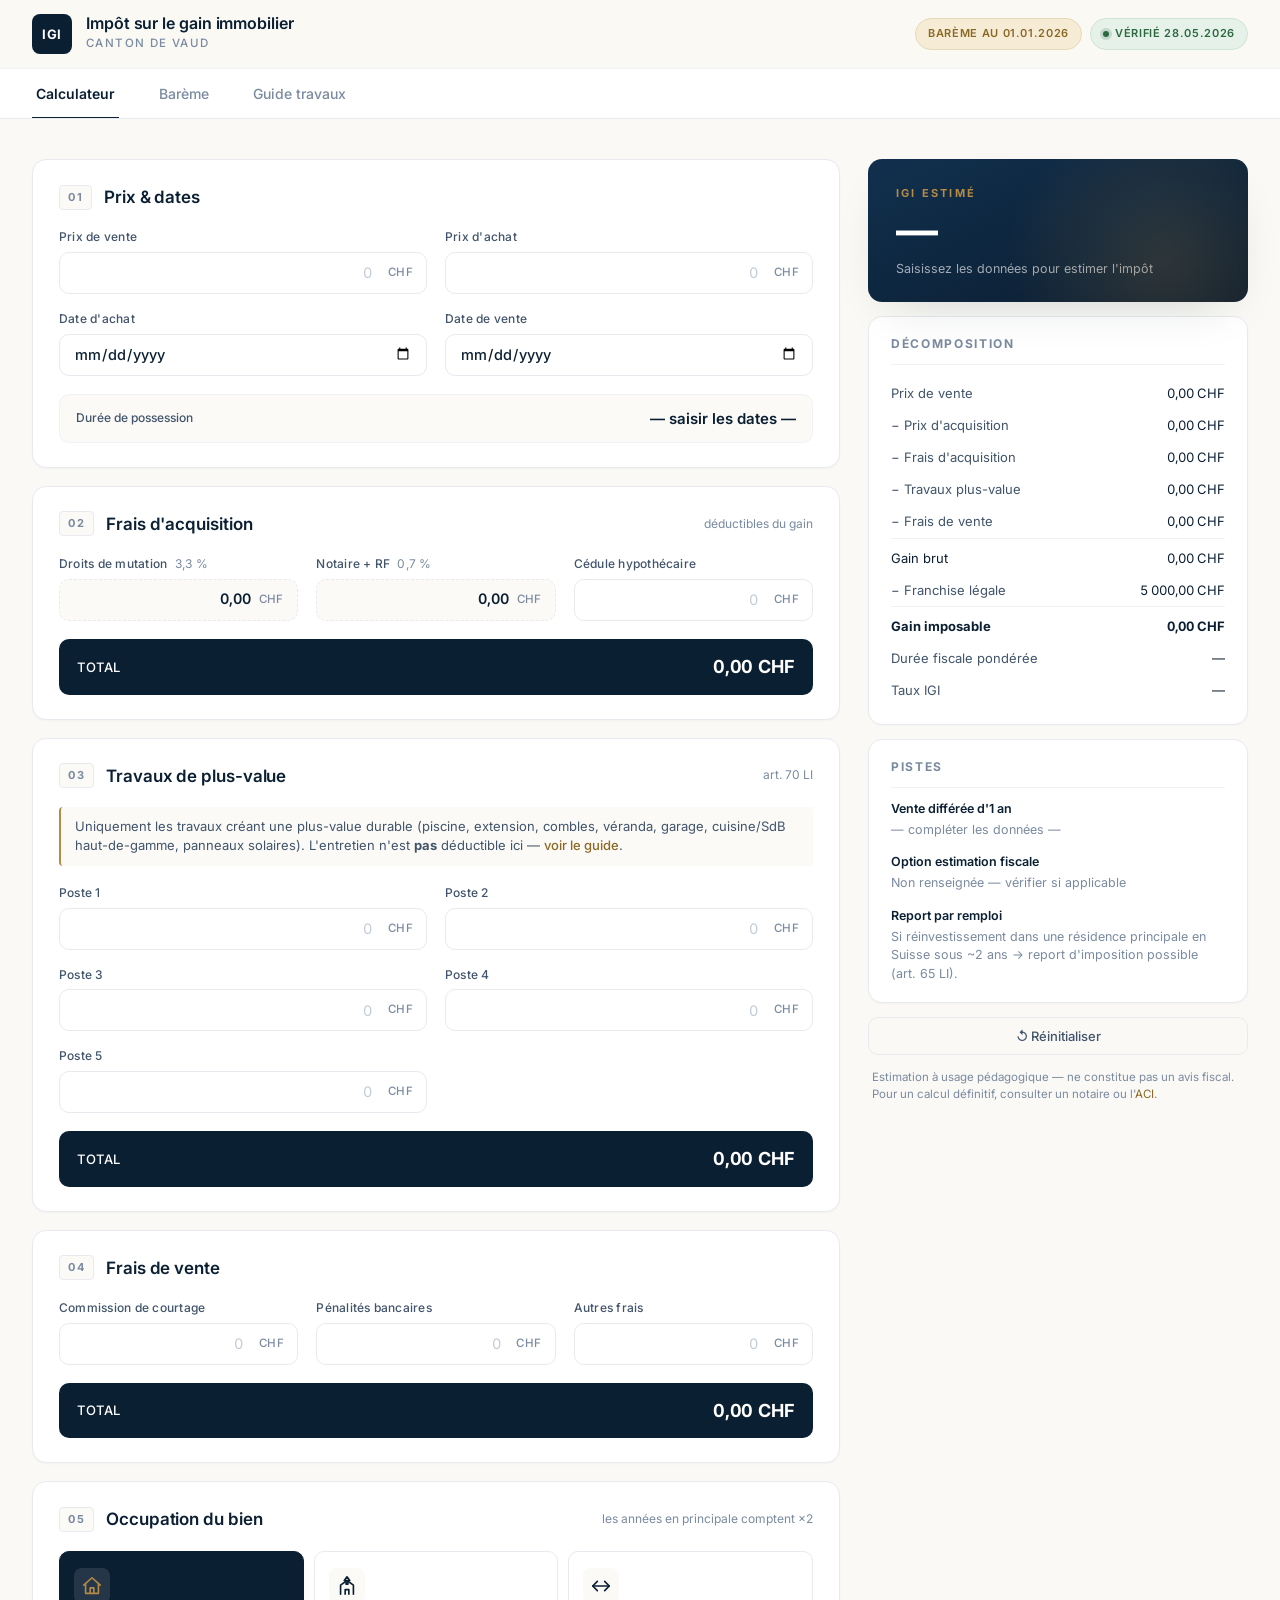
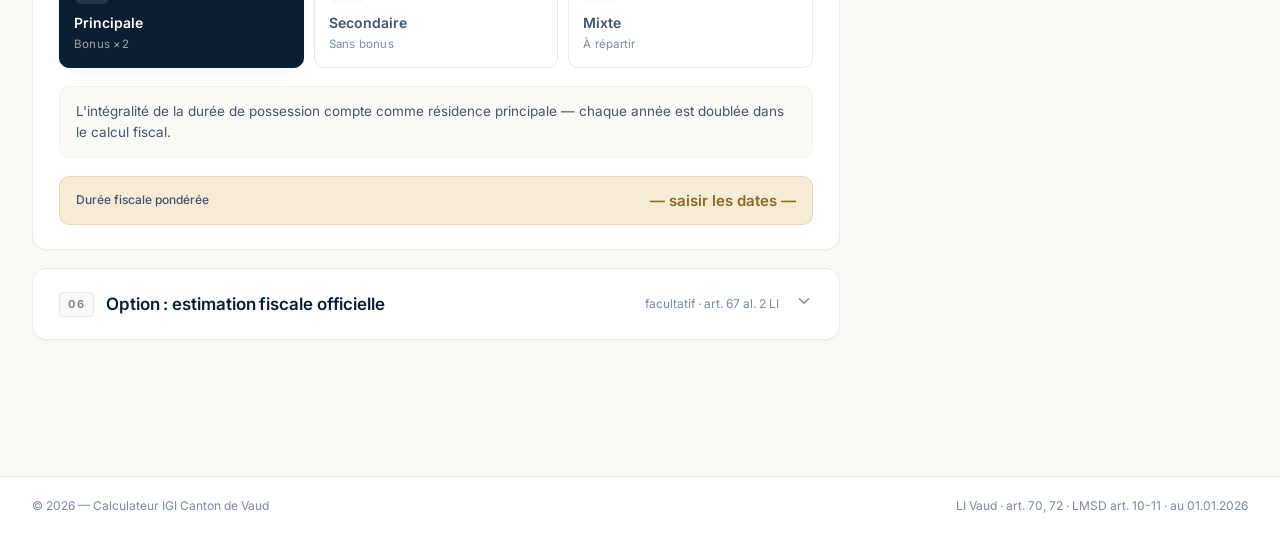
==== index.html @ 3df1d3f1 "Refactor UI: cleaner modern look, occupation slider, last-verified badge - Remove all Sotheby's ment" ====
<!doctype html>
<html lang="fr">
<head>
<meta charset="utf-8" />
<meta name="viewport" content="width=device-width, initial-scale=1, viewport-fit=cover" />
<title>Calculateur IGI Vaud — Impôt sur le gain immobilier</title>
<meta name="description" content="Estimez en temps réel l'impôt sur le gain immobilier (IGI) du Canton de Vaud — barème art. 72 LI, frais déductibles, travaux de plus-value, optimisations." />
<link rel="preconnect" href="https://fonts.googleapis.com" />
<link rel="preconnect" href="https://fonts.gstatic.com" crossorigin />
<link href="https://fonts.googleapis.com/css2?family=Cormorant+Garamond:wght@500;600&family=Inter:wght@300;400;500;600;700;800&display=swap" rel="stylesheet" />
<link rel="stylesheet" href="styles.css" />
</head>
<body>

<header class="site-header">
  <div class="wrap header-wrap">
    <div class="brand">
      <div class="brand-mark" aria-hidden="true">IGI</div>
      <div class="brand-text">
        <div class="brand-line-1">Impôt sur le gain immobilier</div>
        <div class="brand-line-2">Canton de Vaud</div>
      </div>
    </div>
    <div class="header-meta">
      <span class="badge">Barème au 01.01.2026</span>
      <span class="badge-check" id="lastVerifiedBadge" title="Vérification automatique mensuelle des sources officielles">
        <span class="check-dot"></span><span id="lastVerifiedDate">—</span>
      </span>
    </div>
  </div>

  <nav class="tabs" role="tablist" aria-label="Sections">
    <div class="wrap tabs-wrap">
      <button class="tab is-active" role="tab" aria-selected="true" data-tab="calculateur">
        <span class="tab-label">Calculateur</span>
      </button>
      <button class="tab" role="tab" aria-selected="false" data-tab="bareme">
        <span class="tab-label">Barème</span>
      </button>
      <button class="tab" role="tab" aria-selected="false" data-tab="guide">
        <span class="tab-label">Guide travaux</span>
      </button>
    </div>
  </nav>
</header>

<main class="wrap main-content">

  <!-- ====== CALCULATEUR ====== -->
  <section class="panel is-active" id="panel-calculateur" role="tabpanel">

    <div class="layout">
      <!-- ============ FORM ============ -->
      <div class="form-col">

        <!-- 1. Données de base -->
        <section class="card">
          <header class="card-head">
            <span class="card-step">01</span>
            <h2 class="card-title">Prix &amp; dates</h2>
          </header>
          <div class="grid grid-2">
            <label class="field">
              <span class="field-label">Prix de vente</span>
              <div class="input-wrap"><input type="text" inputmode="numeric" data-input="prixVente" placeholder="0" class="num" /><span class="input-suffix">CHF</span></div>
            </label>
            <label class="field">
              <span class="field-label">Prix d'achat</span>
              <div class="input-wrap"><input type="text" inputmode="numeric" data-input="prixAchat" placeholder="0" class="num" /><span class="input-suffix">CHF</span></div>
            </label>
            <label class="field">
              <span class="field-label">Date d'achat</span>
              <input type="date" data-input="dateAchat" />
            </label>
            <label class="field">
              <span class="field-label">Date de vente</span>
              <input type="date" data-input="dateVente" />
            </label>
          </div>
          <div class="pill">
            <span class="pill-label">Durée de possession</span>
            <span class="pill-value" data-out="dureeReelle">— saisir les dates —</span>
          </div>
        </section>

        <!-- 2. Frais d'acquisition -->
        <section class="card">
          <header class="card-head">
            <span class="card-step">02</span>
            <h2 class="card-title">Frais d'acquisition</h2>
            <span class="card-hint">déductibles du gain</span>
          </header>
          <div class="grid grid-3">
            <div class="field auto">
              <span class="field-label">Droits de mutation <em>3,3 %</em></span>
              <div class="readout-inline"><span data-out="droitsMutation">0,00</span><span class="suffix">CHF</span></div>
            </div>
            <div class="field auto">
              <span class="field-label">Notaire + RF <em>0,7 %</em></span>
              <div class="readout-inline"><span data-out="fraisNotaire">0,00</span><span class="suffix">CHF</span></div>
            </div>
            <label class="field">
              <span class="field-label">Cédule hypothécaire</span>
              <div class="input-wrap"><input type="text" inputmode="numeric" data-input="cedule" placeholder="0" class="num" /><span class="input-suffix">CHF</span></div>
            </label>
          </div>
          <div class="card-total">
            <span>Total</span>
            <strong><span data-out="totalAcq">0,00</span> CHF</strong>
          </div>
        </section>

        <!-- 3. Travaux -->
        <section class="card">
          <header class="card-head">
            <span class="card-step">03</span>
            <h2 class="card-title">Travaux de plus-value</h2>
            <span class="card-hint">art. 70 LI</span>
          </header>
          <p class="card-help">Uniquement les travaux créant une plus-value durable (piscine, extension, combles, véranda, garage, cuisine/SdB haut-de-gamme, panneaux solaires). L'entretien n'est <strong>pas</strong> déductible ici — <a href="#" data-goto="guide">voir le guide</a>.</p>
          <div class="grid grid-2">
            <label class="field"><span class="field-label">Poste 1</span><div class="input-wrap"><input type="text" inputmode="numeric" data-input="t1" placeholder="0" class="num" /><span class="input-suffix">CHF</span></div></label>
            <label class="field"><span class="field-label">Poste 2</span><div class="input-wrap"><input type="text" inputmode="numeric" data-input="t2" placeholder="0" class="num" /><span class="input-suffix">CHF</span></div></label>
            <label class="field"><span class="field-label">Poste 3</span><div class="input-wrap"><input type="text" inputmode="numeric" data-input="t3" placeholder="0" class="num" /><span class="input-suffix">CHF</span></div></label>
            <label class="field"><span class="field-label">Poste 4</span><div class="input-wrap"><input type="text" inputmode="numeric" data-input="t4" placeholder="0" class="num" /><span class="input-suffix">CHF</span></div></label>
            <label class="field"><span class="field-label">Poste 5</span><div class="input-wrap"><input type="text" inputmode="numeric" data-input="t5" placeholder="0" class="num" /><span class="input-suffix">CHF</span></div></label>
          </div>
          <div class="card-total">
            <span>Total</span>
            <strong><span data-out="totalTravaux">0,00</span> CHF</strong>
          </div>
        </section>

        <!-- 4. Frais de vente -->
        <section class="card">
          <header class="card-head">
            <span class="card-step">04</span>
            <h2 class="card-title">Frais de vente</h2>
          </header>
          <div class="grid grid-3">
            <label class="field"><span class="field-label">Commission de courtage</span><div class="input-wrap"><input type="text" inputmode="numeric" data-input="courtage" placeholder="0" class="num" /><span class="input-suffix">CHF</span></div></label>
            <label class="field"><span class="field-label">Pénalités bancaires</span><div class="input-wrap"><input type="text" inputmode="numeric" data-input="penalites" placeholder="0" class="num" /><span class="input-suffix">CHF</span></div></label>
            <label class="field"><span class="field-label">Autres frais</span><div class="input-wrap"><input type="text" inputmode="numeric" data-input="autresVente" placeholder="0" class="num" /><span class="input-suffix">CHF</span></div></label>
          </div>
          <div class="card-total">
            <span>Total</span>
            <strong><span data-out="totalVente">0,00</span> CHF</strong>
          </div>
        </section>

        <!-- 5. Occupation -->
        <section class="card">
          <header class="card-head">
            <span class="card-step">05</span>
            <h2 class="card-title">Occupation du bien</h2>
            <span class="card-hint">les années en principale comptent ×2</span>
          </header>

          <div class="occ-choice" role="radiogroup" aria-label="Type d'occupation">
            <button type="button" class="occ-btn is-active" data-occ="1">
              <span class="occ-icon" aria-hidden="true">
                <svg viewBox="0 0 24 24" width="22" height="22" fill="none" stroke="currentColor" stroke-width="1.8" stroke-linecap="round" stroke-linejoin="round"><path d="M3 11l9-8 9 8"/><path d="M5 10v10h14V10"/><path d="M10 20v-6h4v6"/></svg>
              </span>
              <span class="occ-name">Principale</span>
              <span class="occ-meta">Bonus ×2</span>
            </button>
            <button type="button" class="occ-btn" data-occ="2">
              <span class="occ-icon" aria-hidden="true">
                <svg viewBox="0 0 24 24" width="22" height="22" fill="none" stroke="currentColor" stroke-width="1.8" stroke-linecap="round" stroke-linejoin="round"><path d="M12 2l3 4h-2v4h-2V6H9z"/><path d="M5 21V11l7-5 7 5v10"/><path d="M10 21v-5h4v5"/></svg>
              </span>
              <span class="occ-name">Secondaire</span>
              <span class="occ-meta">Sans bonus</span>
            </button>
            <button type="button" class="occ-btn" data-occ="3">
              <span class="occ-icon" aria-hidden="true">
                <svg viewBox="0 0 24 24" width="22" height="22" fill="none" stroke="currentColor" stroke-width="1.8" stroke-linecap="round" stroke-linejoin="round"><path d="M3 12h18"/><path d="M16 7l5 5-5 5"/><path d="M8 17l-5-5 5-5"/></svg>
              </span>
              <span class="occ-name">Mixte</span>
              <span class="occ-meta">À répartir</span>
            </button>
          </div>

          <!-- Détail dynamique selon le mode -->
          <div class="occ-detail" data-occ-state="1">
            <p class="occ-explain">L'intégralité de la durée de possession compte comme résidence principale — chaque année est doublée dans le calcul fiscal.</p>
          </div>

          <div class="occ-detail" data-occ-state="2" hidden>
            <p class="occ-explain">Aucun bonus de résidence principale appliqué. La durée fiscale égale la durée réelle.</p>
          </div>

          <div class="occ-detail" data-occ-state="3" hidden>
            <div class="slider-block" id="mixSlider">
              <div class="slider-prompt">
                Sur vos <strong data-out="totalYearsLabel">— ans</strong>, combien en résidence principale ?
              </div>
              <div class="slider-track-wrap">
                <input type="range" min="0" max="99" value="0" step="1" data-input="ansPrincipaleSlider" id="ansSlider" />
              </div>
              <div class="slider-readout">
                <div class="slider-leg principale"><span class="leg-num" data-out="legPrincipale">0</span><span class="leg-lbl">en principale (×2)</span></div>
                <div class="slider-leg secondaire"><span class="leg-num" data-out="legSecondaire">0</span><span class="leg-lbl">en secondaire</span></div>
              </div>
            </div>
          </div>

          <div class="pill highlight">
            <span class="pill-label">Durée fiscale pondérée</span>
            <span class="pill-value" data-out="dureePonderee">— saisir les dates —</span>
          </div>
        </section>

        <!-- 6. Option estimation fiscale (repliable) -->
        <details class="card collapsible">
          <summary class="card-head">
            <span class="card-step">06</span>
            <h2 class="card-title">Option : estimation fiscale officielle</h2>
            <span class="card-hint">facultatif · art. 67 al. 2 LI</span>
            <span class="chev" aria-hidden="true">
              <svg viewBox="0 0 24 24" width="18" height="18" fill="none" stroke="currentColor" stroke-width="2" stroke-linecap="round" stroke-linejoin="round"><path d="M6 9l6 6 6-6"/></svg>
            </span>
          </summary>
          <p class="card-help">Si l'estimation fiscale officielle a été notifiée <strong>après</strong> votre achat et est en vigueur depuis <strong>≥ 10 ans</strong>, et qu'elle dépasse votre prix d'achat, elle s'y substitue.</p>
          <div class="grid grid-2">
            <label class="field">
              <span class="field-label">Valeur de l'estimation</span>
              <div class="input-wrap"><input type="text" inputmode="numeric" data-input="estimFiscale" placeholder="0" class="num" /><span class="input-suffix">CHF</span></div>
            </label>
            <label class="field">
              <span class="field-label">Date de notification</span>
              <input type="date" data-input="dateEstim" />
            </label>
          </div>
          <div class="pill-row">
            <div class="pill"><span class="pill-label">Éligibilité</span><span class="pill-value" data-out="eligEstim">Non applicable</span></div>
            <div class="pill highlight"><span class="pill-label">Prix d'acquisition retenu</span><span class="pill-value"><span data-out="prixRetenu">0,00</span> CHF</span></div>
          </div>
        </details>

      </div><!-- /.form-col -->

      <!-- ============ RESULTS ============ -->
      <aside class="result-col">
        <div class="result-sticky">

          <div class="result-hero">
            <div class="result-eyebrow">IGI estimé</div>
            <div class="result-amount"><span data-out="igi">—</span></div>
            <div class="result-foot" data-out="igiSub">Saisissez les données pour estimer l'impôt</div>
          </div>

          <div class="result-card">
            <h3 class="result-title">Décomposition</h3>
            <table class="kv">
              <tbody>
                <tr><td>Prix de vente</td><td class="num"><span data-out="kvVente">0,00</span> CHF</td></tr>
                <tr><td>− Prix d'acquisition</td><td class="num"><span data-out="kvAcq">0,00</span> CHF</td></tr>
                <tr><td>− Frais d'acquisition</td><td class="num"><span data-out="kvFraisAcq">0,00</span> CHF</td></tr>
                <tr><td>− Travaux plus-value</td><td class="num"><span data-out="kvTravaux">0,00</span> CHF</td></tr>
                <tr><td>− Frais de vente</td><td class="num"><span data-out="kvFraisVente">0,00</span> CHF</td></tr>
                <tr class="sep"><td>Gain brut</td><td class="num"><span data-out="kvBrut">0,00</span> CHF</td></tr>
                <tr><td>− Franchise légale</td><td class="num">5 000,00 CHF</td></tr>
                <tr class="sep"><td><strong>Gain imposable</strong></td><td class="num"><strong><span data-out="kvNet">0,00</span> CHF</strong></td></tr>
                <tr><td>Durée fiscale pondérée</td><td class="num"><span data-out="kvDuree">—</span></td></tr>
                <tr><td>Taux IGI</td><td class="num"><span data-out="kvTaux">—</span></td></tr>
              </tbody>
            </table>
          </div>

          <div class="result-card tips-card">
            <h3 class="result-title">Pistes</h3>
            <ul class="tips">
              <li><strong>Vente différée d'1 an</strong><div data-out="tipDiffere">— compléter les données —</div></li>
              <li><strong>Option estimation fiscale</strong><div data-out="tipEstim">Non renseignée</div></li>
              <li><strong>Report par remploi</strong><div>Si réinvestissement dans une résidence principale en Suisse sous ~2 ans → report d'imposition possible (art. 65 LI).</div></li>
            </ul>
          </div>

          <button class="reset-btn" type="button" id="resetBtn">↺ Réinitialiser</button>

          <p class="disclaimer">Estimation à usage pédagogique — ne constitue pas un avis fiscal. Pour un calcul définitif, consulter un notaire ou l'<a href="https://www.vd.ch" target="_blank" rel="noopener">ACI</a>.</p>

        </div>
      </aside>

    </div>
  </section>

  <!-- ====== BARÈME ====== -->
  <section class="panel" id="panel-bareme" role="tabpanel" hidden>
    <div class="panel-intro">
      <h1 class="panel-title">Barème IGI</h1>
      <p class="panel-sub">Au 01.01.2026 — art. 72 LI Vaud. Les années d'occupation personnelle prouvée comptent double (art. 72 al. 4 LI).</p>
    </div>

    <div class="bareme-wrap">
      <table class="bareme-table" id="baremeTable">
        <thead>
          <tr><th>Années</th><th>Tranche</th><th>Taux</th></tr>
        </thead>
        <tbody></tbody>
      </table>

      <div class="bareme-side">
        <div class="bareme-chart">
          <div class="chart-title">Décroissance du taux</div>
          <svg viewBox="0 0 600 220" preserveAspectRatio="none" id="rateChart"></svg>
        </div>
        <div class="bareme-source">
          Source : <a href="https://prestations.vd.ch/pub/blv-publication/actes/consolide/642.11" target="_blank" rel="noopener">art. 72 LI Vaud</a> · barème stable depuis 2001.
        </div>
      </div>
    </div>
  </section>

  <!-- ====== GUIDE TRAVAUX ====== -->
  <section class="panel" id="panel-guide" role="tabpanel" hidden>
    <div class="panel-intro">
      <h1 class="panel-title">Travaux : plus-value ou entretien ?</h1>
      <p class="panel-sub">Art. 70 LI Vaud. La frontière est appréciée au cas par cas par l'ACI — conservez factures et photos avant/après.</p>
    </div>

    <div class="guide-toolbar">
      <div class="search-wrap">
        <svg viewBox="0 0 24 24" width="16" height="16" fill="none" stroke="currentColor" stroke-width="2" stroke-linecap="round" stroke-linejoin="round"><circle cx="11" cy="11" r="7"/><path d="M21 21l-4.3-4.3"/></svg>
        <input type="search" id="guideSearch" placeholder="Rechercher (piscine, peinture, toiture…)" />
      </div>
      <div class="filter-chips" role="tablist">
        <button class="chip is-active" data-filter="all">Tout</button>
        <button class="chip" data-filter="yes">Déductible IGI</button>
        <button class="chip" data-filter="no">Non déductible</button>
      </div>
    </div>

    <div class="guide-list-unified" id="guideList"></div>

    <p class="guide-source">
      Si l'ACI a refusé une dépense en entretien (revenu), le solde non admis devient une impense déductible à la revente.
    </p>
  </section>

</main>

<footer class="site-footer">
  <div class="wrap footer-wrap">
    <div>© 2026 — Calculateur IGI Canton de Vaud</div>
    <div class="footer-meta">LI Vaud · art. 70, 72 · LMSD art. 10-11 · au 01.01.2026</div>
  </div>
</footer>

<script src="app.js"></script>
</body>
</html>
---- styles.css ----
/* ============================================================
   IGI Vaud — Calculateur
   Design : clean modern, generous whitespace, navy + warm gold
   ============================================================ */

:root {
  /* palette — kept from previous version */
  --ink:        #0b1f33;
  --ink-soft:   #41546b;
  --muted:      #7a8aa0;
  --line:       #e8eaef;
  --line-soft:  #f1f2f6;
  --bg:         #faf9f5;
  --bg-card:    #ffffff;
  --bg-elev:    #fbfaf6;
  --accent:     #b48a47;
  --accent-dk:  #8b6826;
  --accent-soft:#f6ecd6;
  --blue:       #1f4f8a;
  --blue-soft:  #eaf1f9;
  --green:      #2b6a3f;
  --green-soft: #e6f1ea;
  --red:        #a8331f;
  --red-soft:   #faece8;
  --warn:       #a47214;
  --warn-soft:  #fbf3df;

  /* shadows — lighter than before */
  --shadow-1: 0 1px 2px rgba(11,31,51,.03);
  --shadow-2: 0 6px 22px -8px rgba(11,31,51,.08);
  --shadow-3: 0 20px 50px -22px rgba(11,31,51,.18);

  /* radii */
  --r-sm: 6px;
  --r:    10px;
  --r-lg: 14px;
  --r-xl: 22px;

  /* type */
  --serif: "Cormorant Garamond", Georgia, serif;
  --sans:  "Inter", -apple-system, BlinkMacSystemFont, "Segoe UI", Roboto, Helvetica, Arial, sans-serif;
}

/* ---------- base ---------- */
* { box-sizing: border-box; }
html, body { margin: 0; padding: 0; }
html { scroll-behavior: smooth; }
body {
  font-family: var(--sans);
  font-size: 15px;
  line-height: 1.55;
  color: var(--ink);
  background: var(--bg);
  -webkit-font-smoothing: antialiased;
  -moz-osx-font-smoothing: grayscale;
  text-rendering: optimizeLegibility;
}
a { color: var(--accent-dk); text-decoration: none; border-bottom: 1px solid transparent; transition: border-color .2s; }
a:hover { border-bottom-color: var(--accent); }
em { font-style: normal; color: var(--muted); font-weight: 400; }
button { font-family: inherit; cursor: pointer; }

.wrap {
  width: 100%;
  max-width: 1280px;
  margin: 0 auto;
  padding: 0 32px;
}

/* ---------- header ---------- */
.site-header {
  position: sticky;
  top: 0;
  z-index: 50;
  background: rgba(250,249,245,.92);
  backdrop-filter: saturate(180%) blur(14px);
  -webkit-backdrop-filter: saturate(180%) blur(14px);
  border-bottom: 1px solid var(--line);
}

.header-wrap {
  display: flex;
  align-items: center;
  justify-content: space-between;
  height: 68px;
  gap: 24px;
}

.brand { display: flex; align-items: center; gap: 14px; min-width: 0; }
.brand-mark {
  width: 40px; height: 40px;
  border-radius: 8px;
  background: var(--ink);
  color: #fff;
  display: grid; place-items: center;
  font-family: var(--sans);
  font-weight: 700;
  font-size: 13px;
  letter-spacing: .04em;
  flex-shrink: 0;
}
.brand-text { min-width: 0; }
.brand-line-1 {
  font-weight: 600;
  font-size: 16px;
  line-height: 1.1;
  letter-spacing: -.005em;
  color: var(--ink);
}
.brand-line-2 {
  font-size: 11.5px;
  color: var(--muted);
  letter-spacing: .12em;
  text-transform: uppercase;
  margin-top: 3px;
  font-weight: 500;
}

.header-meta { display: flex; gap: 8px; align-items: center; }
.badge, .badge-check {
  display: inline-flex;
  align-items: center;
  gap: 6px;
  font-size: 11px;
  font-weight: 600;
  padding: 6px 12px;
  border-radius: 999px;
  letter-spacing: .06em;
  text-transform: uppercase;
}
.badge {
  color: var(--accent-dk);
  background: var(--accent-soft);
  border: 1px solid #e7d8b6;
}
.badge-check {
  color: var(--green);
  background: var(--green-soft);
  border: 1px solid #cfe3d7;
  cursor: help;
}
.check-dot {
  width: 6px; height: 6px;
  border-radius: 50%;
  background: var(--green);
  box-shadow: 0 0 0 3px rgba(43,106,63,.18);
}

/* ---------- tabs ---------- */
.tabs {
  border-top: 1px solid var(--line-soft);
  background: #fff;
}
.tabs-wrap {
  display: flex;
  gap: 6px;
  position: relative;
  overflow-x: auto;
  scrollbar-width: none;
}
.tabs-wrap::-webkit-scrollbar { display: none; }

.tab {
  background: transparent;
  border: 0;
  padding: 16px 4px;
  margin-right: 30px;
  color: var(--muted);
  font-size: 14px;
  font-weight: 500;
  position: relative;
  white-space: nowrap;
  transition: color .2s;
}
.tab:hover { color: var(--ink-soft); }
.tab.is-active { color: var(--ink); font-weight: 600; }
.tab::after {
  content: "";
  position: absolute;
  left: 0; right: 0;
  bottom: -1px;
  height: 2px;
  background: var(--ink);
  transform: scaleX(0);
  transform-origin: left;
  transition: transform .3s cubic-bezier(.5,0,.2,1);
}
.tab.is-active::after { transform: scaleX(1); }

/* ---------- main / panels ---------- */
.main-content { padding: 40px 32px 72px; }

.panel { display: none; animation: fadein .35s ease; }
.panel.is-active { display: block; }

@keyframes fadein {
  from { opacity: 0; transform: translateY(4px); }
  to   { opacity: 1; transform: translateY(0); }
}

.panel-intro { margin-bottom: 32px; max-width: 800px; }
.panel-title {
  font-family: var(--sans);
  font-weight: 700;
  font-size: 32px;
  line-height: 1.15;
  letter-spacing: -.02em;
  margin: 0 0 8px;
  color: var(--ink);
}
.panel-sub {
  font-size: 14.5px;
  color: var(--ink-soft);
  margin: 0;
  max-width: 720px;
}

/* ---------- layout ---------- */
.layout {
  display: grid;
  grid-template-columns: 1fr 380px;
  gap: 28px;
  align-items: start;
}
@media (max-width: 1080px) {
  .layout { grid-template-columns: 1fr; }
}

.form-col { display: flex; flex-direction: column; gap: 18px; }

/* ---------- card ---------- */
.card {
  background: var(--bg-card);
  border: 1px solid var(--line);
  border-radius: var(--r-lg);
  padding: 24px 26px;
  box-shadow: var(--shadow-1);
  transition: box-shadow .2s, border-color .2s;
}
.card:hover { border-color: #dde2eb; }

.card-head {
  display: flex;
  align-items: center;
  gap: 12px;
  margin-bottom: 18px;
  flex-wrap: wrap;
}
.card-step {
  font-family: var(--sans);
  font-size: 11px;
  font-weight: 700;
  color: var(--muted);
  letter-spacing: .14em;
  background: var(--bg-elev);
  border: 1px solid var(--line);
  padding: 3px 8px;
  border-radius: 4px;
}
.card-title {
  margin: 0;
  font-size: 17px;
  font-weight: 600;
  letter-spacing: -.005em;
  color: var(--ink);
}
.card-hint {
  font-size: 12px;
  color: var(--muted);
  font-weight: 400;
  margin-left: auto;
}
.card-help {
  font-size: 13px;
  color: var(--ink-soft);
  background: var(--bg-elev);
  border-left: 2px solid var(--accent);
  padding: 10px 14px;
  border-radius: 4px;
  margin: 0 0 18px;
  line-height: 1.5;
}
.card-help a { font-weight: 500; }

/* collapsible (details/summary) */
.card.collapsible { padding: 22px 26px; }
.card.collapsible summary {
  list-style: none;
  cursor: pointer;
  margin-bottom: 0;
  user-select: none;
}
.card.collapsible summary::-webkit-details-marker { display: none; }
.card.collapsible .chev {
  margin-left: 4px;
  color: var(--muted);
  transition: transform .25s;
}
.card.collapsible[open] .chev { transform: rotate(180deg); }
.card.collapsible[open] summary { margin-bottom: 18px; }
.card.collapsible > *:not(summary) { animation: fadein .25s ease; }

/* ---------- grids ---------- */
.grid { display: grid; gap: 16px 18px; }
.grid-2 { grid-template-columns: repeat(2, minmax(0, 1fr)); }
.grid-3 { grid-template-columns: repeat(3, minmax(0, 1fr)); }
@media (max-width: 720px) {
  .grid-2, .grid-3 { grid-template-columns: 1fr; }
}

/* ---------- field ---------- */
.field { display: flex; flex-direction: column; gap: 5px; min-width: 0; }
.field-label {
  font-size: 12px;
  font-weight: 500;
  color: var(--ink-soft);
  letter-spacing: .02em;
}
.field-label em {
  color: var(--muted);
  font-weight: 400;
  margin-left: 4px;
}

input[type="text"],
input[type="number"],
input[type="date"],
input[type="search"] {
  appearance: none;
  -webkit-appearance: none;
  width: 100%;
  height: 42px;
  padding: 0 14px;
  border: 1px solid var(--line);
  border-radius: var(--r);
  background: #fff;
  font-family: var(--sans);
  font-size: 14.5px;
  font-weight: 500;
  color: var(--ink);
  transition: border-color .2s, box-shadow .2s, background .2s;
}
input[type="date"] { color: var(--ink); font-weight: 500; }
input::placeholder { color: #c2cbd7; font-weight: 400; }
input:hover { border-color: #cdd4e0; }
input:focus {
  outline: none;
  border-color: var(--blue);
  box-shadow: 0 0 0 4px rgba(31,79,138,.10);
}
input.num { text-align: right; font-variant-numeric: tabular-nums; padding-right: 54px; }

.input-wrap { position: relative; }
.input-suffix {
  position: absolute;
  right: 14px;
  top: 50%;
  transform: translateY(-50%);
  font-size: 11.5px;
  color: var(--muted);
  font-weight: 500;
  letter-spacing: .04em;
  pointer-events: none;
}

/* readout inline (auto-calculated cell) */
.field.auto .readout-inline {
  height: 42px;
  display: flex;
  align-items: center;
  justify-content: flex-end;
  gap: 8px;
  padding: 0 14px;
  border: 1px dashed var(--line);
  border-radius: var(--r);
  background: var(--bg-elev);
  color: var(--ink);
  font-variant-numeric: tabular-nums;
  font-weight: 600;
  font-size: 14.5px;
}
.readout-inline .suffix {
  font-size: 11.5px;
  color: var(--muted);
  font-weight: 500;
}

/* pill = small inline result */
.pill {
  display: flex;
  align-items: center;
  justify-content: space-between;
  gap: 12px;
  padding: 12px 16px;
  margin-top: 18px;
  background: var(--bg-elev);
  border: 1px solid var(--line-soft);
  border-radius: var(--r);
}
.pill-label {
  font-size: 12px;
  color: var(--ink-soft);
  font-weight: 500;
}
.pill-value {
  font-weight: 600;
  color: var(--ink);
  font-variant-numeric: tabular-nums;
}
.pill.highlight {
  background: var(--accent-soft);
  border-color: #e7d8b6;
}
.pill.highlight .pill-value { color: var(--accent-dk); }
.pill-row {
  display: grid;
  gap: 8px;
  margin-top: 16px;
}

/* totals — minimal */
.card-total {
  display: flex;
  align-items: center;
  justify-content: space-between;
  margin-top: 18px;
  padding: 14px 18px;
  background: var(--ink);
  color: #fff;
  border-radius: var(--r);
  font-size: 13px;
  letter-spacing: .04em;
  text-transform: uppercase;
  font-weight: 500;
}
.card-total strong {
  font-family: var(--sans);
  font-size: 18px;
  font-weight: 700;
  letter-spacing: -.005em;
  text-transform: none;
  font-variant-numeric: tabular-nums;
}

/* ---------- occupation choice (refonte) ---------- */
.occ-choice {
  display: grid;
  grid-template-columns: repeat(3, 1fr);
  gap: 10px;
  margin-bottom: 18px;
}
.occ-btn {
  background: #fff;
  border: 1.5px solid var(--line);
  border-radius: var(--r);
  padding: 16px 14px;
  display: flex;
  flex-direction: column;
  align-items: flex-start;
  gap: 6px;
  transition: all .2s;
  color: var(--ink-soft);
}
.occ-btn:hover { border-color: #cdd4e0; background: var(--bg-elev); color: var(--ink); }
.occ-btn.is-active {
  border-color: var(--ink);
  background: var(--ink);
  color: #fff;
  box-shadow: var(--shadow-2);
}
.occ-icon {
  display: inline-flex;
  width: 36px; height: 36px;
  border-radius: 8px;
  background: var(--bg-elev);
  align-items: center;
  justify-content: center;
  color: var(--ink);
  margin-bottom: 4px;
}
.occ-btn.is-active .occ-icon {
  background: rgba(255,255,255,.10);
  color: var(--accent);
}
.occ-name { font-weight: 600; font-size: 14px; }
.occ-meta { font-size: 11.5px; color: var(--muted); letter-spacing: .02em; }
.occ-btn.is-active .occ-meta { color: rgba(255,255,255,.6); }
@media (max-width: 600px) {
  .occ-choice { grid-template-columns: 1fr; }
}

.occ-detail {
  margin-bottom: 16px;
}
.occ-explain {
  font-size: 13.5px;
  color: var(--ink-soft);
  background: var(--bg-elev);
  border: 1px solid var(--line-soft);
  border-radius: var(--r);
  padding: 14px 16px;
  margin: 0;
  line-height: 1.55;
}

/* ---------- slider mixte ---------- */
.slider-block {
  background: var(--bg-elev);
  border: 1px solid var(--line-soft);
  border-radius: var(--r);
  padding: 18px 18px 16px;
}
.slider-prompt {
  font-size: 13.5px;
  color: var(--ink-soft);
  margin-bottom: 14px;
}
.slider-prompt strong { color: var(--ink); font-weight: 600; }
.slider-track-wrap {
  position: relative;
  height: 32px;
  display: flex;
  align-items: center;
}
input[type="range"] {
  -webkit-appearance: none;
  appearance: none;
  width: 100%;
  height: 8px;
  border-radius: 999px;
  background: transparent;
  cursor: pointer;
}
input[type="range"]::-webkit-slider-runnable-track {
  height: 8px;
  border-radius: 999px;
  background: linear-gradient(to right,
    var(--accent) 0%,
    var(--accent) var(--slider-pct, 0%),
    #d8dde6 var(--slider-pct, 0%),
    #d8dde6 100%);
}
input[type="range"]::-moz-range-track {
  height: 8px;
  border-radius: 999px;
  background: #d8dde6;
}
input[type="range"]::-moz-range-progress {
  height: 8px;
  border-radius: 999px;
  background: var(--accent);
}
input[type="range"]::-webkit-slider-thumb {
  -webkit-appearance: none;
  appearance: none;
  width: 22px; height: 22px;
  border-radius: 50%;
  background: #fff;
  border: 2px solid var(--ink);
  margin-top: -7px;
  cursor: grab;
  box-shadow: 0 2px 6px rgba(11,31,51,.18);
  transition: transform .15s;
}
input[type="range"]::-webkit-slider-thumb:hover { transform: scale(1.1); }
input[type="range"]::-webkit-slider-thumb:active { cursor: grabbing; transform: scale(1.05); }
input[type="range"]::-moz-range-thumb {
  width: 22px; height: 22px;
  border-radius: 50%;
  background: #fff;
  border: 2px solid var(--ink);
  cursor: grab;
  box-shadow: 0 2px 6px rgba(11,31,51,.18);
}
input[type="range"]:focus { outline: none; }
input[type="range"]:focus::-webkit-slider-thumb {
  box-shadow: 0 0 0 6px rgba(180,138,71,.18), 0 2px 6px rgba(11,31,51,.18);
}

.slider-readout {
  display: flex;
  justify-content: space-between;
  margin-top: 12px;
  gap: 12px;
}
.slider-leg {
  display: flex;
  flex-direction: column;
  align-items: flex-start;
}
.slider-leg.secondaire { align-items: flex-end; text-align: right; }
.leg-num {
  font-size: 22px;
  font-weight: 700;
  color: var(--ink);
  font-variant-numeric: tabular-nums;
  line-height: 1;
}
.slider-leg.principale .leg-num { color: var(--accent-dk); }
.leg-lbl {
  font-size: 11.5px;
  color: var(--muted);
  margin-top: 4px;
  letter-spacing: .02em;
}

/* ---------- RESULTS column ---------- */
.result-col { position: relative; }
.result-sticky {
  position: sticky;
  top: 132px;
  display: flex;
  flex-direction: column;
  gap: 14px;
}
@media (max-width: 1080px) {
  .result-sticky { position: static; }
}

.result-hero {
  background: linear-gradient(155deg, #11304e 0%, #0a1b2d 100%);
  color: #fff;
  border-radius: var(--r-lg);
  padding: 26px 28px 24px;
  box-shadow: var(--shadow-3);
  overflow: hidden;
  position: relative;
}
.result-hero::after {
  content: "";
  position: absolute;
  top: -40%; right: -20%;
  width: 320px; height: 320px;
  background: radial-gradient(circle, rgba(180,138,71,.20) 0%, transparent 70%);
  pointer-events: none;
}
.result-eyebrow {
  font-size: 11px;
  letter-spacing: .2em;
  text-transform: uppercase;
  color: var(--accent);
  font-weight: 700;
  margin-bottom: 6px;
}
.result-amount {
  /* readable, modern: sans-serif tabular-nums, tight tracking */
  font-family: var(--sans);
  font-weight: 700;
  font-size: 42px;
  line-height: 1.05;
  letter-spacing: -.025em;
  font-variant-numeric: tabular-nums;
  font-feature-settings: "tnum", "lnum";
  color: #fff;
}
.result-foot {
  margin-top: 8px;
  font-size: 12.5px;
  color: rgba(255,255,255,.62);
  line-height: 1.45;
}

.result-card {
  background: #fff;
  border: 1px solid var(--line);
  border-radius: var(--r-lg);
  padding: 18px 22px;
  box-shadow: var(--shadow-1);
}

.result-title {
  font-family: var(--sans);
  font-size: 12px;
  font-weight: 700;
  letter-spacing: .14em;
  text-transform: uppercase;
  color: var(--muted);
  margin: 0 0 12px;
  padding-bottom: 10px;
  border-bottom: 1px solid var(--line-soft);
}

/* key-value tables */
.kv {
  width: 100%;
  border-collapse: collapse;
  font-size: 13px;
}
.kv td {
  padding: 6px 0;
  color: var(--ink-soft);
  vertical-align: top;
}
.kv td.num {
  text-align: right;
  font-variant-numeric: tabular-nums;
  color: var(--ink);
  white-space: nowrap;
}
.kv tr.sep td {
  border-top: 1px solid var(--line-soft);
  padding-top: 9px;
  color: var(--ink);
}

/* tips */
.tips { list-style: none; padding: 0; margin: 0; display: flex; flex-direction: column; gap: 14px; }
.tips li {
  font-size: 13px;
  color: var(--ink-soft);
  line-height: 1.5;
}
.tips strong {
  display: block;
  color: var(--ink);
  font-size: 12.5px;
  font-weight: 600;
  margin-bottom: 2px;
}
.tips div { color: var(--muted); font-size: 12.5px; }

.disclaimer {
  font-size: 11.5px;
  color: var(--muted);
  line-height: 1.5;
  margin: 0;
  padding: 0 4px;
}

.reset-btn {
  background: transparent;
  border: 1px solid var(--line);
  border-radius: var(--r);
  padding: 10px 14px;
  font-size: 13px;
  color: var(--ink-soft);
  font-weight: 500;
  transition: all .2s;
}
.reset-btn:hover {
  background: var(--ink);
  color: #fff;
  border-color: var(--ink);
}

/* ---------- BARÈME ---------- */
.bareme-wrap {
  display: grid;
  grid-template-columns: 1.1fr 1fr;
  gap: 28px;
  align-items: start;
}
@media (max-width: 1000px) {
  .bareme-wrap { grid-template-columns: 1fr; }
}
.bareme-table {
  width: 100%;
  border-collapse: collapse;
  background: #fff;
  border: 1px solid var(--line);
  border-radius: var(--r-lg);
  overflow: hidden;
  box-shadow: var(--shadow-1);
  font-size: 13.5px;
}
.bareme-table th {
  background: var(--bg-elev);
  color: var(--ink-soft);
  text-align: left;
  padding: 13px 18px;
  font-weight: 600;
  font-size: 11px;
  letter-spacing: .12em;
  text-transform: uppercase;
  border-bottom: 1px solid var(--line);
}
.bareme-table th:last-child { text-align: right; }
.bareme-table td {
  padding: 10px 18px;
  border-top: 1px solid var(--line-soft);
}
.bareme-table tr:first-child td { border-top: 0; }
.bareme-table td:first-child {
  font-variant-numeric: tabular-nums;
  font-weight: 600;
  color: var(--ink);
  width: 100px;
}
.bareme-table td:nth-child(2) { color: var(--muted); }
.bareme-table td:last-child {
  text-align: right;
  font-weight: 600;
  font-variant-numeric: tabular-nums;
  color: var(--ink);
}
.bareme-table tr:hover td { background: var(--bg-elev); }
.bareme-table tr.floor td { background: var(--accent-soft) !important; color: var(--accent-dk); font-weight: 600; }
.bareme-table tr.floor td:first-child { color: var(--accent-dk); }

.bareme-side {
  display: flex;
  flex-direction: column;
  gap: 16px;
}
.bareme-chart {
  background: #fff;
  border: 1px solid var(--line);
  border-radius: var(--r-lg);
  padding: 20px;
  box-shadow: var(--shadow-1);
}
.chart-title {
  font-size: 11px;
  color: var(--muted);
  letter-spacing: .12em;
  text-transform: uppercase;
  font-weight: 700;
  margin-bottom: 14px;
}
#rateChart { width: 100%; height: 220px; display: block; }
.bareme-source {
  font-size: 12.5px;
  color: var(--ink-soft);
  padding: 12px 16px;
  background: var(--bg-elev);
  border-radius: var(--r);
  border: 1px solid var(--line-soft);
  line-height: 1.5;
}

/* ---------- GUIDE — modernized ---------- */
.guide-toolbar {
  display: flex;
  align-items: center;
  justify-content: space-between;
  gap: 14px;
  margin-bottom: 22px;
  flex-wrap: wrap;
}
.search-wrap {
  position: relative;
  flex: 1;
  min-width: 220px;
  max-width: 480px;
}
.search-wrap svg {
  position: absolute;
  left: 14px;
  top: 50%;
  transform: translateY(-50%);
  color: var(--muted);
  pointer-events: none;
}
.search-wrap input[type="search"] {
  padding-left: 40px;
  background: #fff;
}
.filter-chips {
  display: flex;
  gap: 6px;
  background: var(--bg-elev);
  padding: 4px;
  border-radius: 999px;
  border: 1px solid var(--line-soft);
}
.chip {
  background: transparent;
  border: 0;
  font-size: 13px;
  font-weight: 500;
  color: var(--ink-soft);
  padding: 8px 14px;
  border-radius: 999px;
  transition: all .2s;
}
.chip:hover { color: var(--ink); }
.chip.is-active {
  background: #fff;
  color: var(--ink);
  font-weight: 600;
  box-shadow: var(--shadow-2);
}

.guide-list-unified {
  display: grid;
  grid-template-columns: repeat(2, 1fr);
  gap: 10px;
}
@media (max-width: 820px) {
  .guide-list-unified { grid-template-columns: 1fr; }
}
.g-item {
  display: grid;
  grid-template-columns: 38px 1fr auto;
  align-items: center;
  gap: 12px;
  padding: 14px 16px;
  border: 1px solid var(--line);
  border-radius: var(--r);
  background: #fff;
  transition: all .2s;
}
.g-item:hover {
  border-color: var(--ink);
  transform: translateY(-1px);
  box-shadow: var(--shadow-2);
}
.g-item.is-no { background: #fff; }
.g-item .g-mark {
  width: 28px; height: 28px;
  border-radius: 50%;
  display: grid; place-items: center;
  flex-shrink: 0;
}
.g-item.is-yes .g-mark { background: var(--green-soft); color: var(--green); }
.g-item.is-yes-partial .g-mark { background: #fff5e0; color: #92671b; }
.g-item.is-no .g-mark { background: var(--red-soft); color: var(--red); }
.g-body { min-width: 0; }
.g-title {
  font-size: 14px;
  font-weight: 600;
  color: var(--ink);
  line-height: 1.3;
}
.g-note {
  font-size: 12px;
  color: var(--muted);
  margin-top: 2px;
  line-height: 1.4;
}
.g-tag {
  font-size: 10.5px;
  font-weight: 700;
  letter-spacing: .1em;
  padding: 4px 8px;
  border-radius: 4px;
  white-space: nowrap;
}
.g-item.is-yes .g-tag { background: var(--green-soft); color: var(--green); }
.g-item.is-yes-partial .g-tag { background: #fff5e0; color: #92671b; }
.g-item.is-no .g-tag { background: var(--red-soft); color: var(--red); }

.g-empty {
  grid-column: 1 / -1;
  text-align: center;
  color: var(--muted);
  font-size: 14px;
  padding: 40px 20px;
  background: var(--bg-elev);
  border-radius: var(--r);
  border: 1px dashed var(--line);
}

.guide-source {
  font-size: 12.5px;
  color: var(--ink-soft);
  line-height: 1.5;
  padding: 14px 18px;
  background: var(--bg-elev);
  border-left: 2px solid var(--accent);
  border-radius: 6px;
  margin-top: 24px;
}

/* ---------- footer ---------- */
.site-footer {
  border-top: 1px solid var(--line);
  background: #fff;
  margin-top: 64px;
}
.footer-wrap {
  display: flex;
  align-items: center;
  justify-content: space-between;
  padding: 20px 32px;
  font-size: 12px;
  color: var(--muted);
  gap: 24px;
  flex-wrap: wrap;
}

/* ---------- mobile ---------- */
@media (max-width: 720px) {
  .wrap { padding: 0 18px; }
  .header-wrap { height: 58px; gap: 10px; }
  .brand-mark { width: 36px; height: 36px; font-size: 12px; }
  .brand-line-1 { font-size: 15px; }
  .brand-line-2 { display: none; }
  .badge-check { display: none; }
  .header-meta .badge { font-size: 10px; padding: 5px 10px; }
  .tab { padding: 13px 0; margin-right: 22px; font-size: 13px; }
  .main-content { padding: 24px 0 48px; }
  .panel-title { font-size: 26px; }
  .panel-sub { font-size: 13.5px; }
  .card { padding: 20px 18px; border-radius: 12px; }
  .card-head { margin-bottom: 14px; }
  .card-title { font-size: 16px; }
  .result-amount { font-size: 34px; }
  .leg-num { font-size: 19px; }
  .footer-wrap { padding: 16px 18px; flex-direction: column; align-items: flex-start; gap: 6px; font-size: 11.5px; }
  .guide-toolbar { flex-direction: column; align-items: stretch; }
  .filter-chips { align-self: stretch; justify-content: center; }
}

/* ---------- print ---------- */
@media print {
  .site-header, .reset-btn, .site-footer { display: none; }
  .panel { display: block !important; }
  .layout { grid-template-columns: 1fr; }
  .card, .result-card, .result-hero { box-shadow: none; break-inside: avoid; }
}
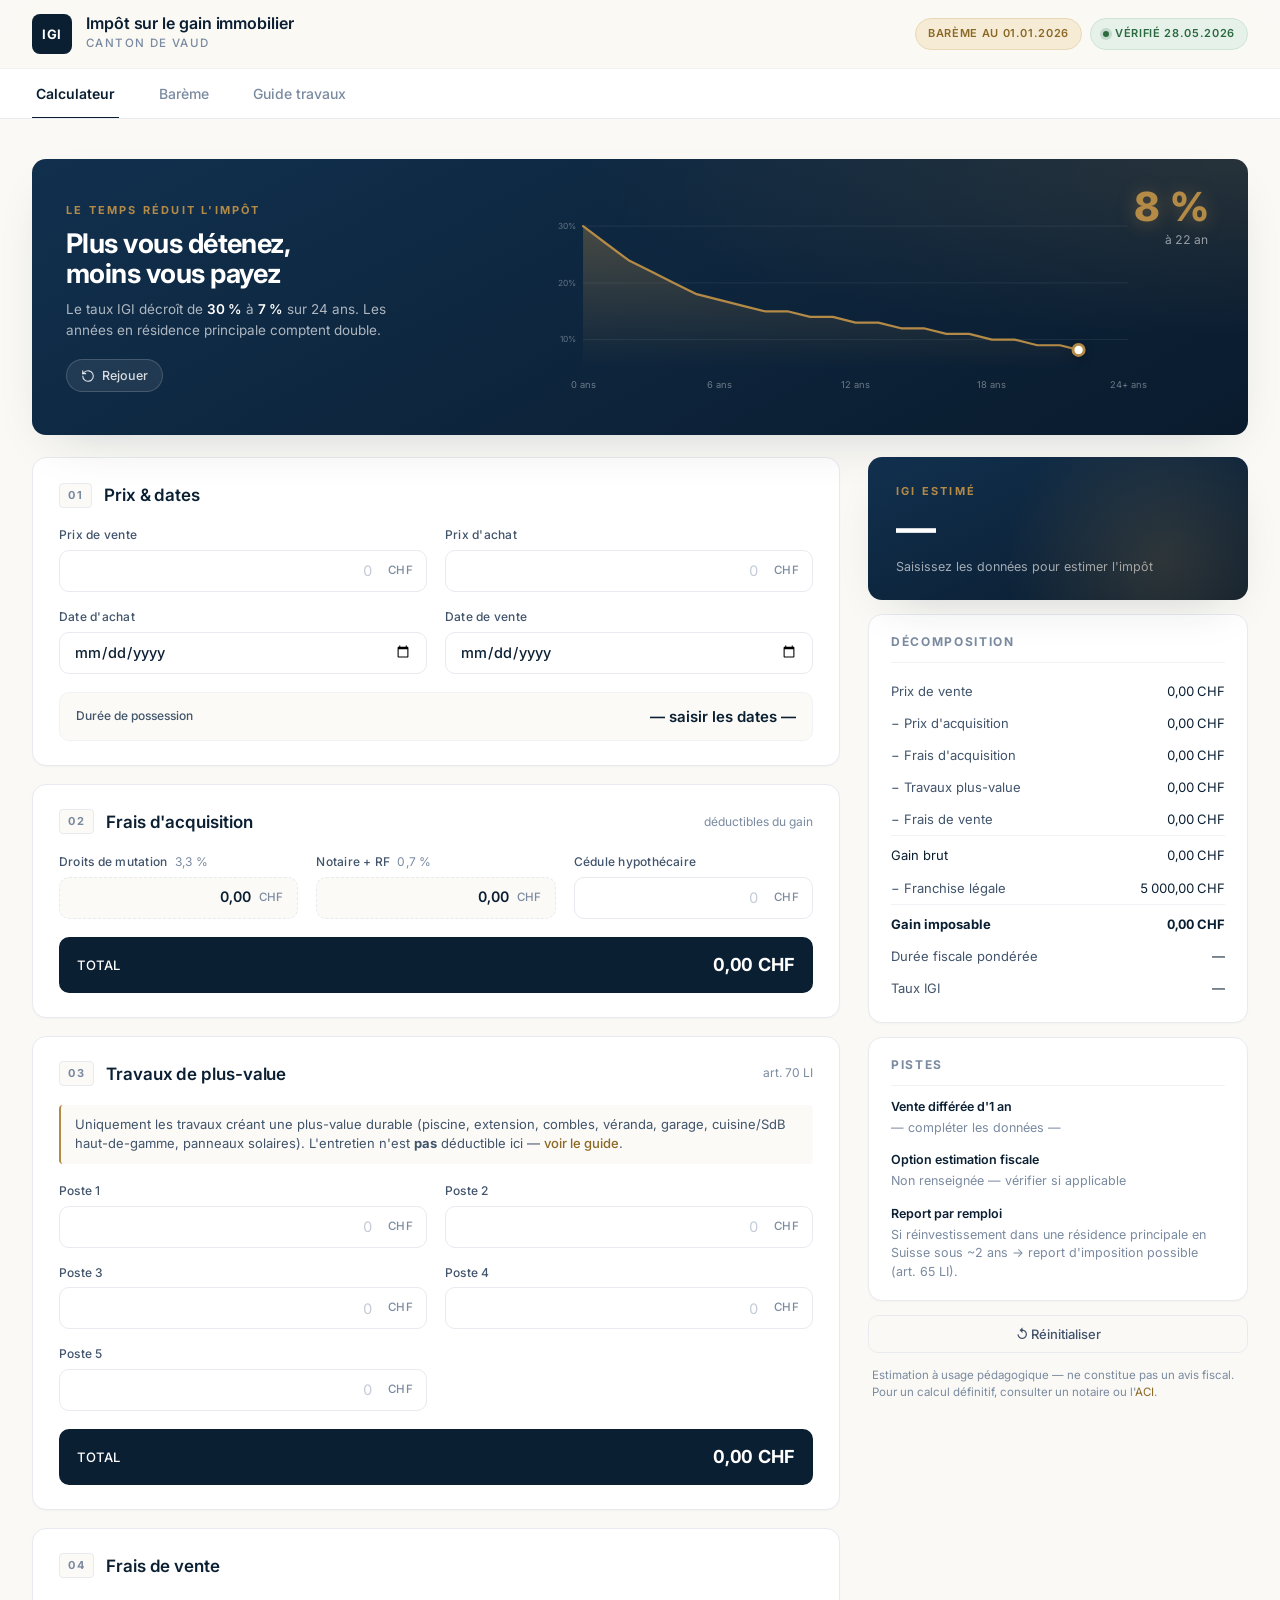
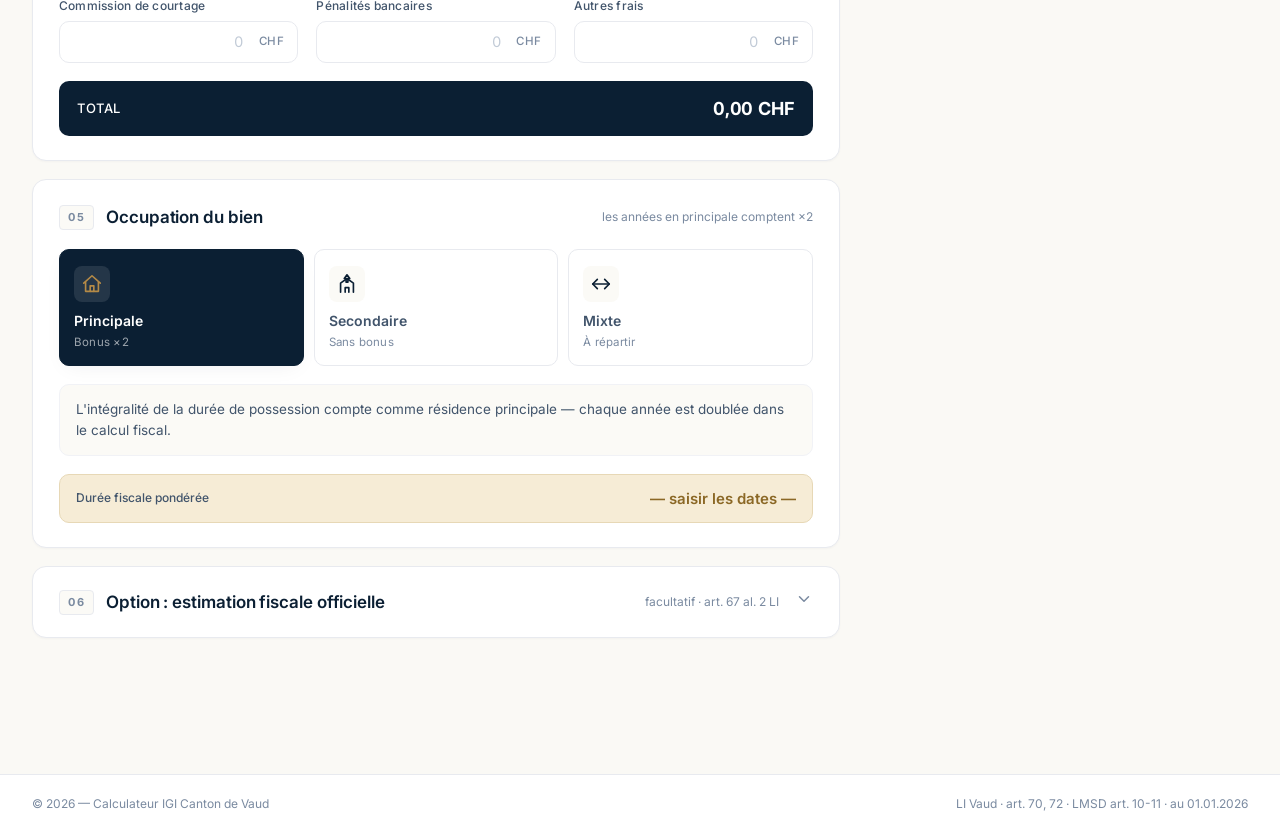
==== commit b8cb8223: "Add animated degressive-timeline hero to the calculator The signature insight of IGI Vaud is "the lo" ====
--- a/index.html
+++ b/index.html
@@ -48,6 +48,26 @@
 
   <!-- ====== CALCULATEUR ====== -->
   <section class="panel is-active" id="panel-calculateur" role="tabpanel">
+
+    <!-- Bannière animée : le temps réduit l'impôt -->
+    <section class="hero-tl" id="heroTL" aria-label="Le taux IGI décroît avec la durée de détention">
+      <div class="hero-tl-copy">
+        <div class="hero-tl-eyebrow">Le temps réduit l'impôt</div>
+        <h2 class="hero-tl-title">Plus vous détenez,<br />moins vous payez</h2>
+        <p class="hero-tl-sub">Le taux IGI décroît de <strong>30 %</strong> à <strong>7 %</strong> sur 24 ans. Les années en résidence principale comptent double.</p>
+        <button class="hero-tl-replay" id="heroReplay" type="button">
+          <svg viewBox="0 0 24 24" width="14" height="14" fill="none" stroke="currentColor" stroke-width="2" stroke-linecap="round" stroke-linejoin="round"><path d="M3 12a9 9 0 1 0 3-6.7L3 8"/><path d="M3 3v5h5"/></svg>
+          Rejouer
+        </button>
+      </div>
+      <div class="hero-tl-viz">
+        <div class="hero-tl-readout">
+          <span class="hero-tl-rate" id="heroRate">30 %</span>
+          <span class="hero-tl-year">à <span id="heroYear">0</span> an</span>
+        </div>
+        <svg id="heroChart" viewBox="0 0 720 220" preserveAspectRatio="xMidYMid meet" role="img"></svg>
+      </div>
+    </section>
 
     <div class="layout">
       <!-- ============ FORM ============ -->
--- a/styles.css
+++ b/styles.css
@@ -215,6 +215,114 @@
   max-width: 720px;
 }
 
+/* ---------- hero timeline (animation) ---------- */
+.hero-tl {
+  display: grid;
+  grid-template-columns: 0.8fr 1.2fr;
+  gap: 28px;
+  align-items: center;
+  background:
+    radial-gradient(120% 140% at 100% 0%, rgba(180,138,71,.16) 0%, transparent 46%),
+    linear-gradient(152deg, #11304e 0%, #0a1b2d 100%);
+  border-radius: var(--r-lg);
+  padding: 28px 34px;
+  margin-bottom: 22px;
+  color: #fff;
+  box-shadow: var(--shadow-3);
+  overflow: hidden;
+  position: relative;
+}
+.hero-tl-copy { min-width: 0; }
+.hero-tl-eyebrow {
+  font-size: 11px;
+  letter-spacing: .2em;
+  text-transform: uppercase;
+  color: var(--accent);
+  font-weight: 700;
+  margin-bottom: 10px;
+}
+.hero-tl-title {
+  margin: 0 0 10px;
+  font-family: var(--sans);
+  font-weight: 700;
+  font-size: 27px;
+  line-height: 1.12;
+  letter-spacing: -.02em;
+  color: #fff;
+}
+.hero-tl-sub {
+  margin: 0 0 18px;
+  font-size: 13.5px;
+  line-height: 1.55;
+  color: rgba(255,255,255,.66);
+  max-width: 360px;
+}
+.hero-tl-sub strong { color: #fff; font-weight: 600; }
+.hero-tl-replay {
+  display: inline-flex;
+  align-items: center;
+  gap: 7px;
+  background: rgba(255,255,255,.08);
+  border: 1px solid rgba(255,255,255,.16);
+  color: rgba(255,255,255,.82);
+  font-size: 12.5px;
+  font-weight: 500;
+  padding: 8px 14px;
+  border-radius: 999px;
+  transition: background .2s, border-color .2s, color .2s;
+}
+.hero-tl-replay:hover { background: rgba(255,255,255,.14); border-color: rgba(255,255,255,.3); color: #fff; }
+.hero-tl-replay svg { transition: transform .5s ease; }
+.hero-tl-replay:hover svg { transform: rotate(-180deg); }
+
+.hero-tl-viz { position: relative; min-width: 0; }
+.hero-tl-readout {
+  position: absolute;
+  top: 0;
+  right: 6px;
+  text-align: right;
+  z-index: 2;
+  pointer-events: none;
+}
+.hero-tl-rate {
+  display: block;
+  font-family: var(--sans);
+  font-weight: 800;
+  font-size: 40px;
+  line-height: 1;
+  letter-spacing: -.02em;
+  font-variant-numeric: tabular-nums;
+  color: var(--accent);
+  text-shadow: 0 2px 18px rgba(180,138,71,.4);
+}
+.hero-tl-year {
+  display: block;
+  margin-top: 4px;
+  font-size: 12px;
+  color: rgba(255,255,255,.55);
+  font-variant-numeric: tabular-nums;
+}
+#heroChart { width: 100%; height: 220px; display: block; overflow: visible; }
+
+/* svg pieces */
+.htl-grid { stroke: rgba(255,255,255,.08); stroke-width: 1; }
+.htl-axis-label { fill: rgba(255,255,255,.4); font-size: 10px; font-family: var(--sans); }
+.htl-rate-label { fill: rgba(255,255,255,.35); font-size: 9px; font-family: var(--sans); }
+.htl-curve { fill: none; stroke: var(--accent); stroke-width: 2.4; stroke-linecap: round; stroke-linejoin: round; }
+.htl-marker { fill: #fff; stroke: var(--accent); stroke-width: 3; filter: drop-shadow(0 2px 6px rgba(0,0,0,.3)); }
+.htl-user-guide { stroke: rgba(255,255,255,.3); stroke-width: 1; stroke-dasharray: 3 3; }
+.htl-user-dot { fill: var(--accent); stroke: #fff; stroke-width: 2.5; }
+.htl-user-pulse { fill: var(--accent); opacity: .5; }
+.htl-user-label { fill: #fff; font-size: 10.5px; font-weight: 600; font-family: var(--sans); }
+
+@media (max-width: 880px) {
+  .hero-tl { grid-template-columns: 1fr; gap: 18px; padding: 24px 22px; }
+  .hero-tl-title { font-size: 23px; }
+  .hero-tl-sub { max-width: none; }
+  .hero-tl-rate { font-size: 34px; }
+  #heroChart { height: 180px; }
+}
+
 /* ---------- layout ---------- */
 .layout {
   display: grid;
@@ -643,15 +751,16 @@
   margin-bottom: 6px;
 }
 .result-amount {
-  /* readable, modern: sans-serif tabular-nums, tight tracking */
+  /* readable, modern: sans-serif tabular-nums, slightly loose for apostrophes */
   font-family: var(--sans);
   font-weight: 700;
-  font-size: 42px;
-  line-height: 1.05;
-  letter-spacing: -.025em;
+  font-size: 40px;
+  line-height: 1.1;
+  letter-spacing: -.01em;
   font-variant-numeric: tabular-nums;
   font-feature-settings: "tnum", "lnum";
   color: #fff;
+  word-spacing: -0.04em;
 }
 .result-foot {
   margin-top: 8px;
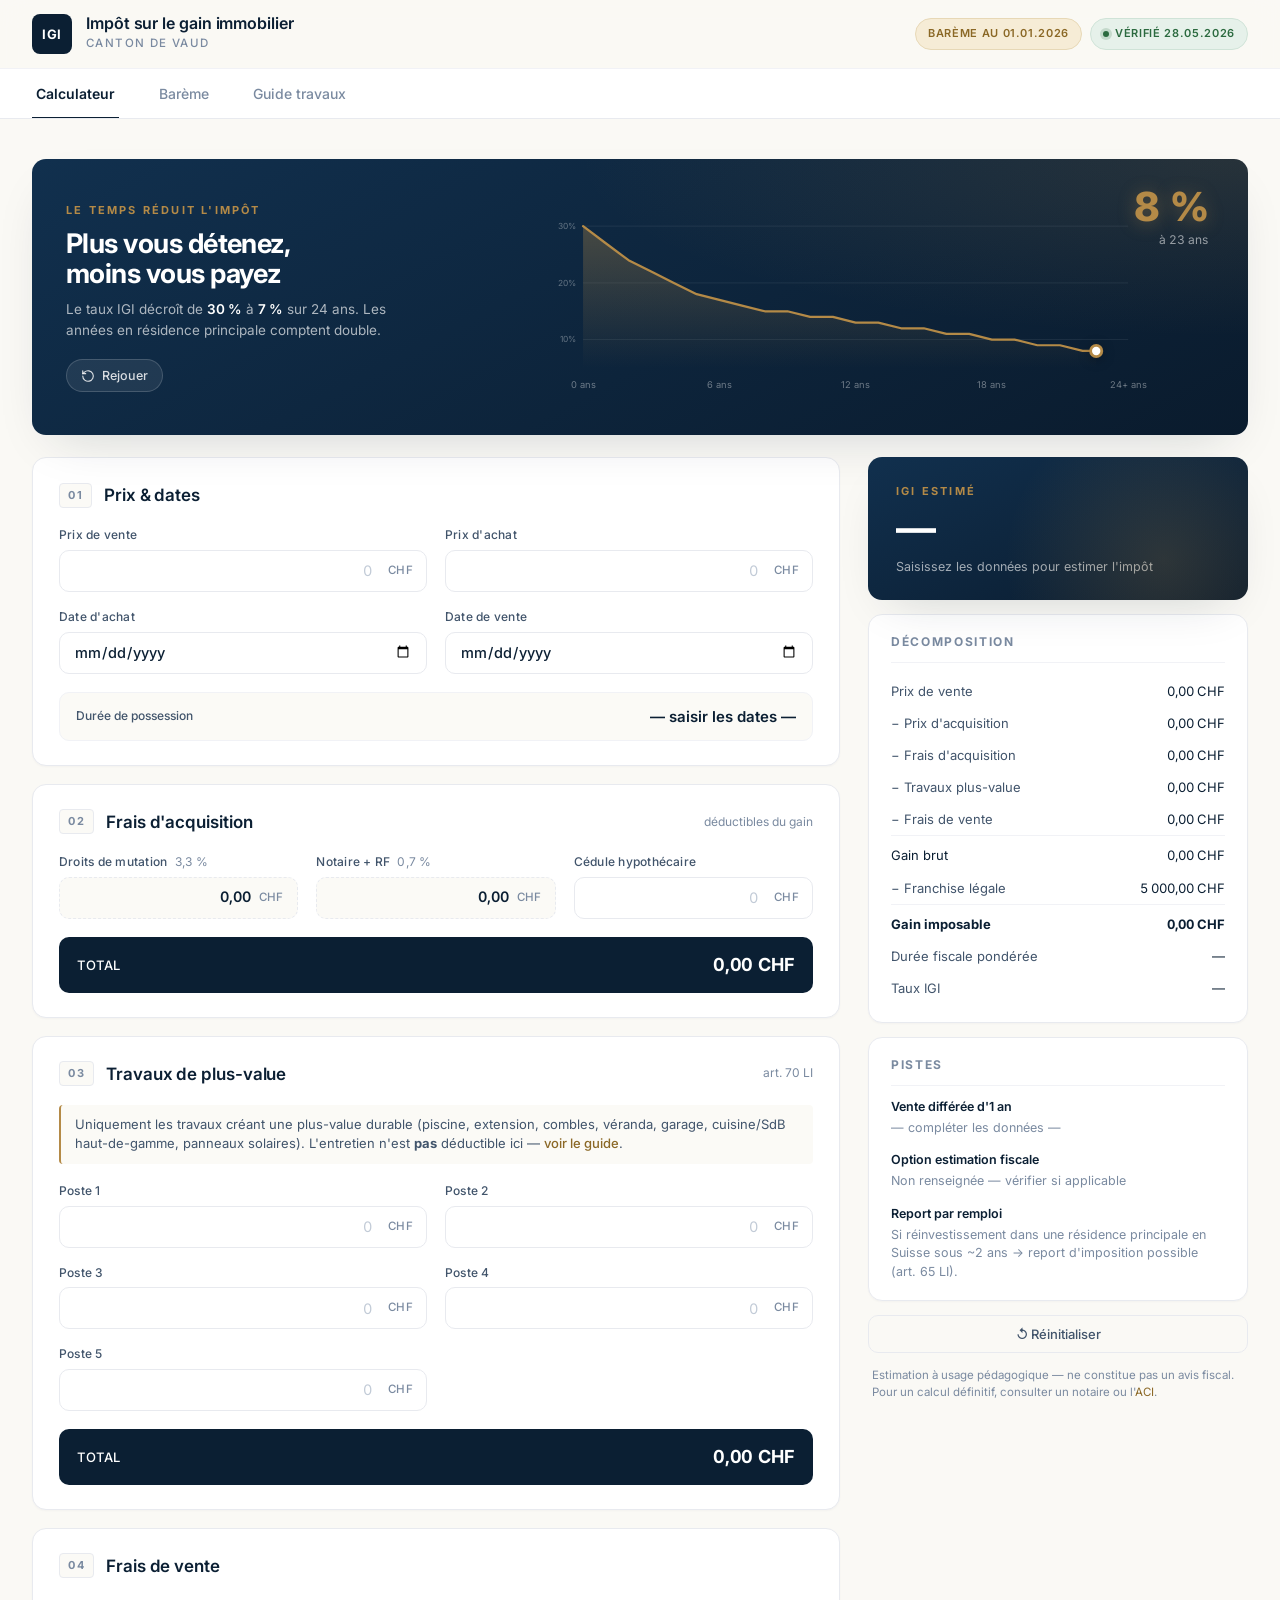
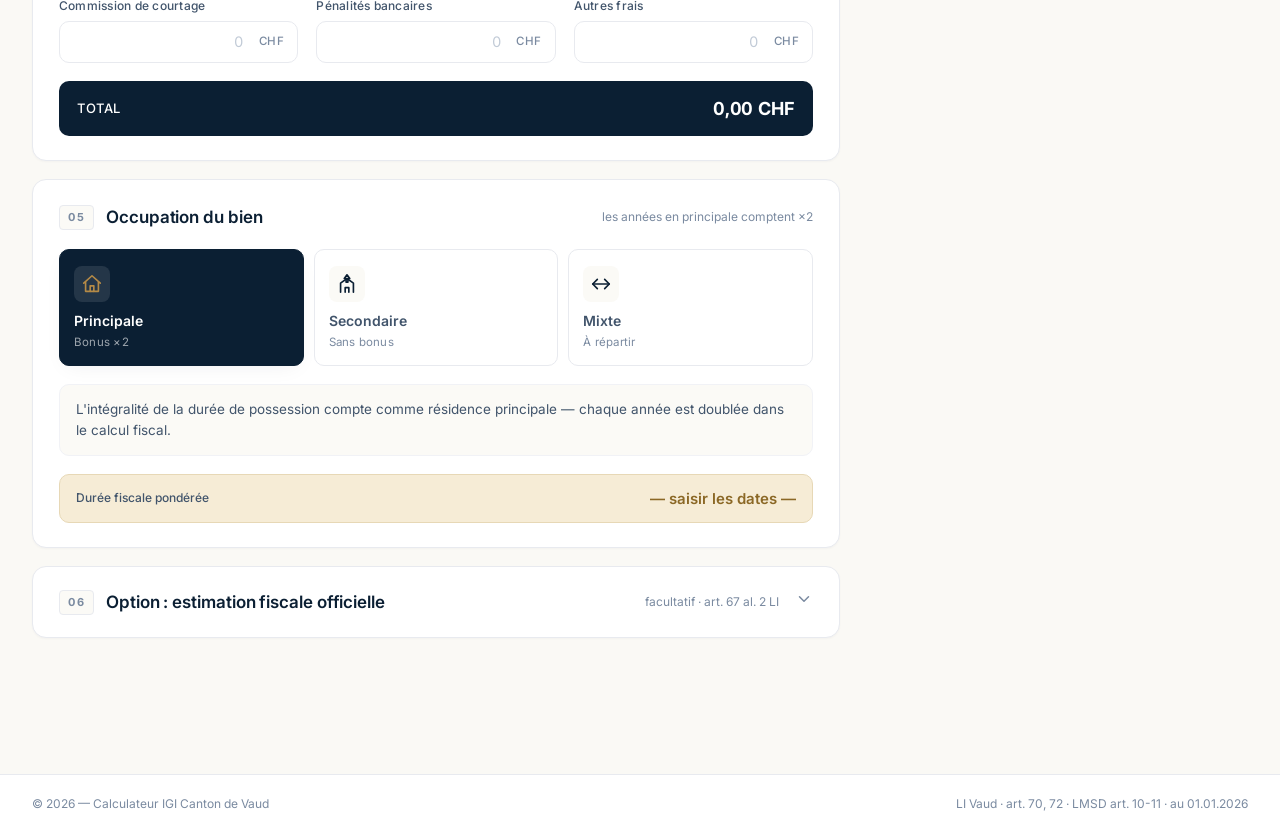
==== commit 2da69d68: "Fix FR pluralisation of the hero year readout ("à 30 ans" not "à 30 an") Add setHeroYear(n) which se" ====
--- a/index.html
+++ b/index.html
@@ -63,7 +63,7 @@
       <div class="hero-tl-viz">
         <div class="hero-tl-readout">
           <span class="hero-tl-rate" id="heroRate">30 %</span>
-          <span class="hero-tl-year">à <span id="heroYear">0</span> an</span>
+          <span class="hero-tl-year">à <span id="heroYear">0</span> <span id="heroYearUnit">an</span></span>
         </div>
         <svg id="heroChart" viewBox="0 0 720 220" preserveAspectRatio="xMidYMid meet" role="img"></svg>
       </div>
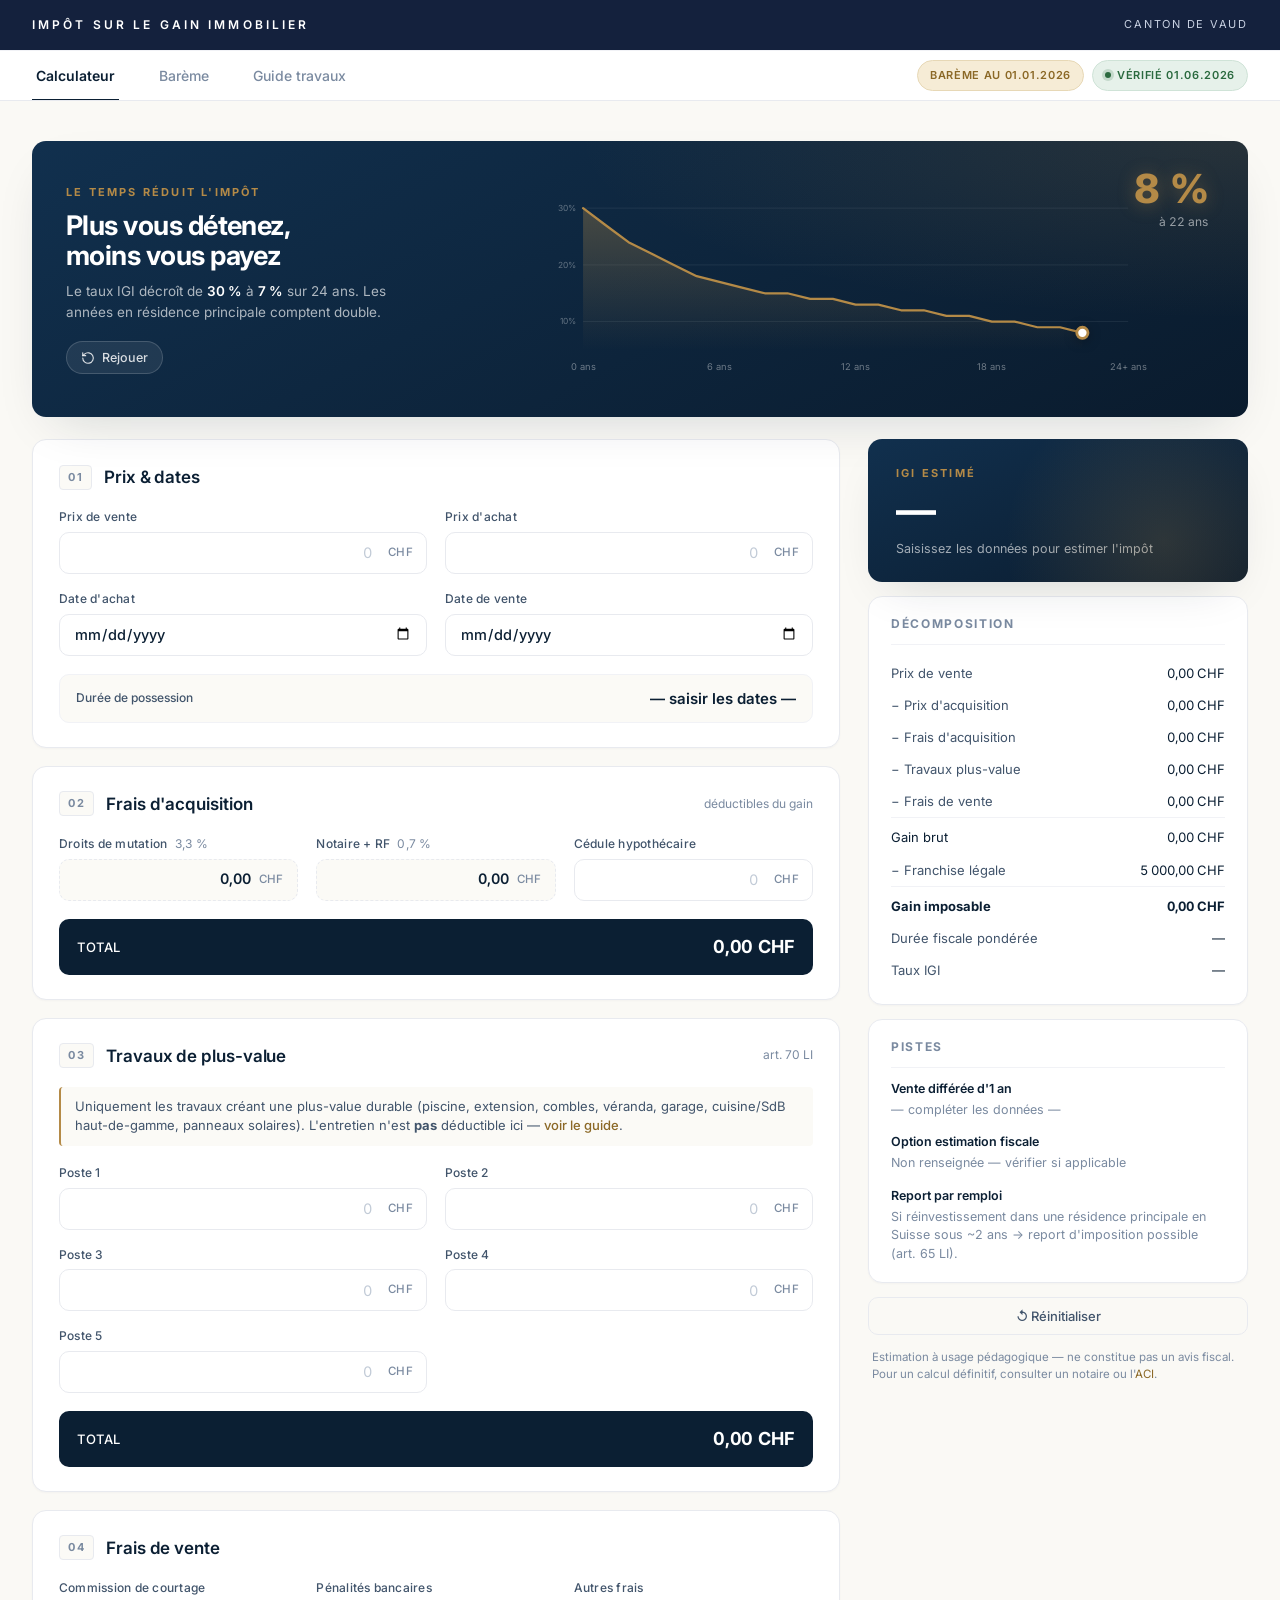
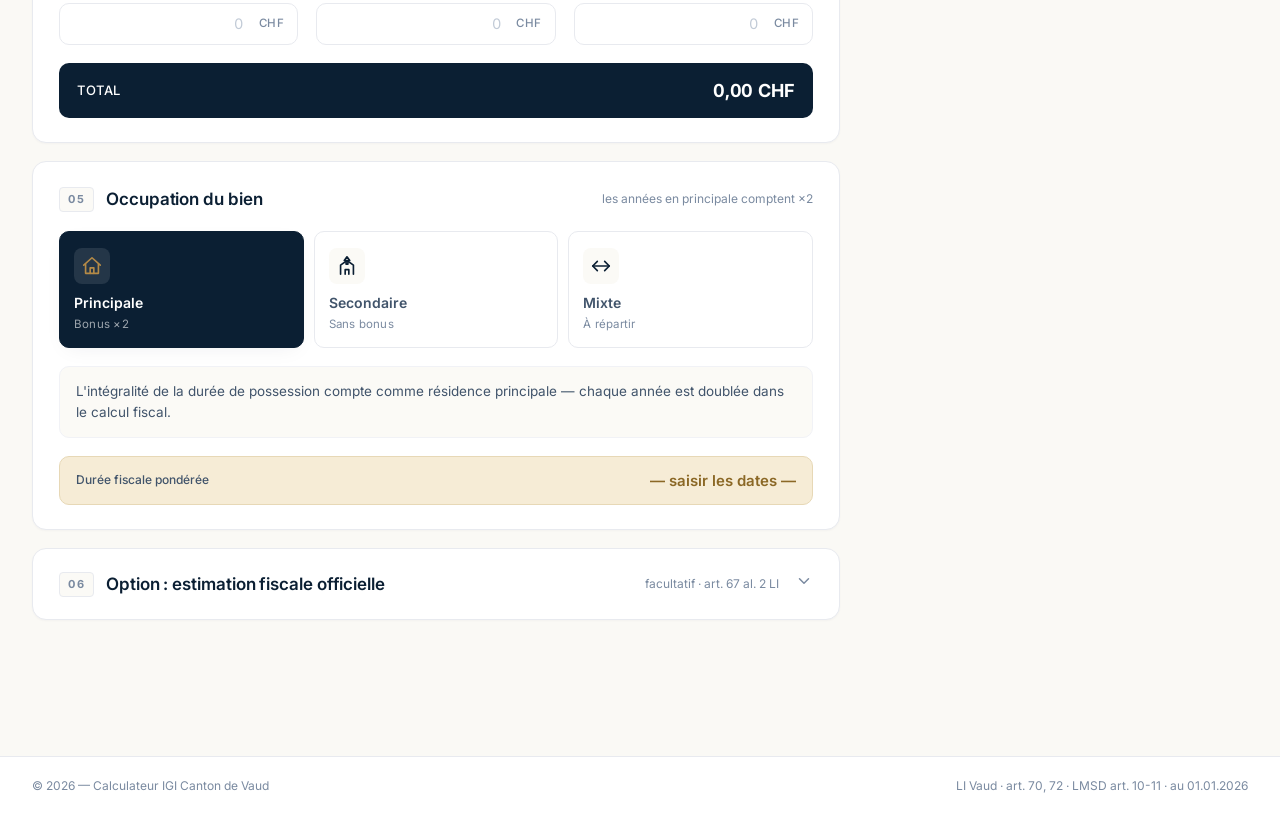
==== commit e9a8915b: "Adopt the estimation-foncière navy top banner Replace the IGI logo/title header with the same sober " ====
--- a/index.html
+++ b/index.html
@@ -13,19 +13,11 @@
 <body>
 
 <header class="site-header">
-  <div class="wrap header-wrap">
-    <div class="brand">
-      <div class="brand-mark" aria-hidden="true">IGI</div>
-      <div class="brand-text">
-        <div class="brand-line-1">Impôt sur le gain immobilier</div>
-        <div class="brand-line-2">Canton de Vaud</div>
-      </div>
-    </div>
-    <div class="header-meta">
-      <span class="badge">Barème au 01.01.2026</span>
-      <span class="badge-check" id="lastVerifiedBadge" title="Vérification automatique mensuelle des sources officielles">
-        <span class="check-dot"></span><span id="lastVerifiedDate">—</span>
-      </span>
+  <!-- Bandeau supérieur — même style que l'estimation foncière -->
+  <div class="topbar">
+    <div class="topbar-inner wrap">
+      <div class="topbar-brand">Impôt sur le gain immobilier</div>
+      <div class="topbar-meta">Canton de Vaud</div>
     </div>
   </div>
 
@@ -40,6 +32,12 @@
       <button class="tab" role="tab" aria-selected="false" data-tab="guide">
         <span class="tab-label">Guide travaux</span>
       </button>
+      <div class="tabs-badges">
+        <span class="badge">Barème au 01.01.2026</span>
+        <span class="badge-check" id="lastVerifiedBadge" title="Vérification automatique mensuelle des sources officielles">
+          <span class="check-dot"></span><span id="lastVerifiedDate">—</span>
+        </span>
+      </div>
     </div>
   </nav>
 </header>
--- a/styles.css
+++ b/styles.css
@@ -72,51 +72,49 @@
   position: sticky;
   top: 0;
   z-index: 50;
-  background: rgba(250,249,245,.92);
-  backdrop-filter: saturate(180%) blur(14px);
-  -webkit-backdrop-filter: saturate(180%) blur(14px);
+  background: #fff;
   border-bottom: 1px solid var(--line);
 }
 
-.header-wrap {
+/* Bandeau navy — repris du site d'estimation foncière */
+.topbar {
+  background: #14213d;
+  color: #fff;
+}
+.topbar-inner {
   display: flex;
   align-items: center;
   justify-content: space-between;
-  height: 68px;
-  gap: 24px;
-}
-
-.brand { display: flex; align-items: center; gap: 14px; min-width: 0; }
-.brand-mark {
-  width: 40px; height: 40px;
-  border-radius: 8px;
-  background: var(--ink);
+  height: 50px;
+  gap: 16px;
+}
+.topbar-brand {
+  font-family: var(--sans);
+  font-weight: 600;
+  letter-spacing: .26em;
+  text-transform: uppercase;
+  font-size: 12px;
   color: #fff;
-  display: grid; place-items: center;
-  font-family: var(--sans);
-  font-weight: 700;
-  font-size: 13px;
-  letter-spacing: .04em;
-  flex-shrink: 0;
-}
-.brand-text { min-width: 0; }
-.brand-line-1 {
-  font-weight: 600;
-  font-size: 16px;
-  line-height: 1.1;
-  letter-spacing: -.005em;
-  color: var(--ink);
-}
-.brand-line-2 {
-  font-size: 11.5px;
-  color: var(--muted);
-  letter-spacing: .12em;
+  white-space: nowrap;
+  overflow: hidden;
+  text-overflow: ellipsis;
+}
+.topbar-meta {
+  font-size: 11px;
+  letter-spacing: .16em;
   text-transform: uppercase;
-  margin-top: 3px;
-  font-weight: 500;
-}
-
-.header-meta { display: flex; gap: 8px; align-items: center; }
+  color: #c9d2e3;
+  white-space: nowrap;
+}
+
+/* badges déplacés dans la barre d'onglets */
+.tabs-badges {
+  display: flex;
+  gap: 8px;
+  align-items: center;
+  margin-left: auto;
+  padding-left: 16px;
+}
 .badge, .badge-check {
   display: inline-flex;
   align-items: center;
@@ -1091,12 +1089,10 @@
 /* ---------- mobile ---------- */
 @media (max-width: 720px) {
   .wrap { padding: 0 18px; }
-  .header-wrap { height: 58px; gap: 10px; }
-  .brand-mark { width: 36px; height: 36px; font-size: 12px; }
-  .brand-line-1 { font-size: 15px; }
-  .brand-line-2 { display: none; }
-  .badge-check { display: none; }
-  .header-meta .badge { font-size: 10px; padding: 5px 10px; }
+  .topbar-inner { height: 44px; }
+  .topbar-brand { font-size: 10.5px; letter-spacing: .18em; }
+  .topbar-meta { font-size: 10px; letter-spacing: .12em; }
+  .tabs-badges { display: none; }
   .tab { padding: 13px 0; margin-right: 22px; font-size: 13px; }
   .main-content { padding: 24px 0 48px; }
   .panel-title { font-size: 26px; }
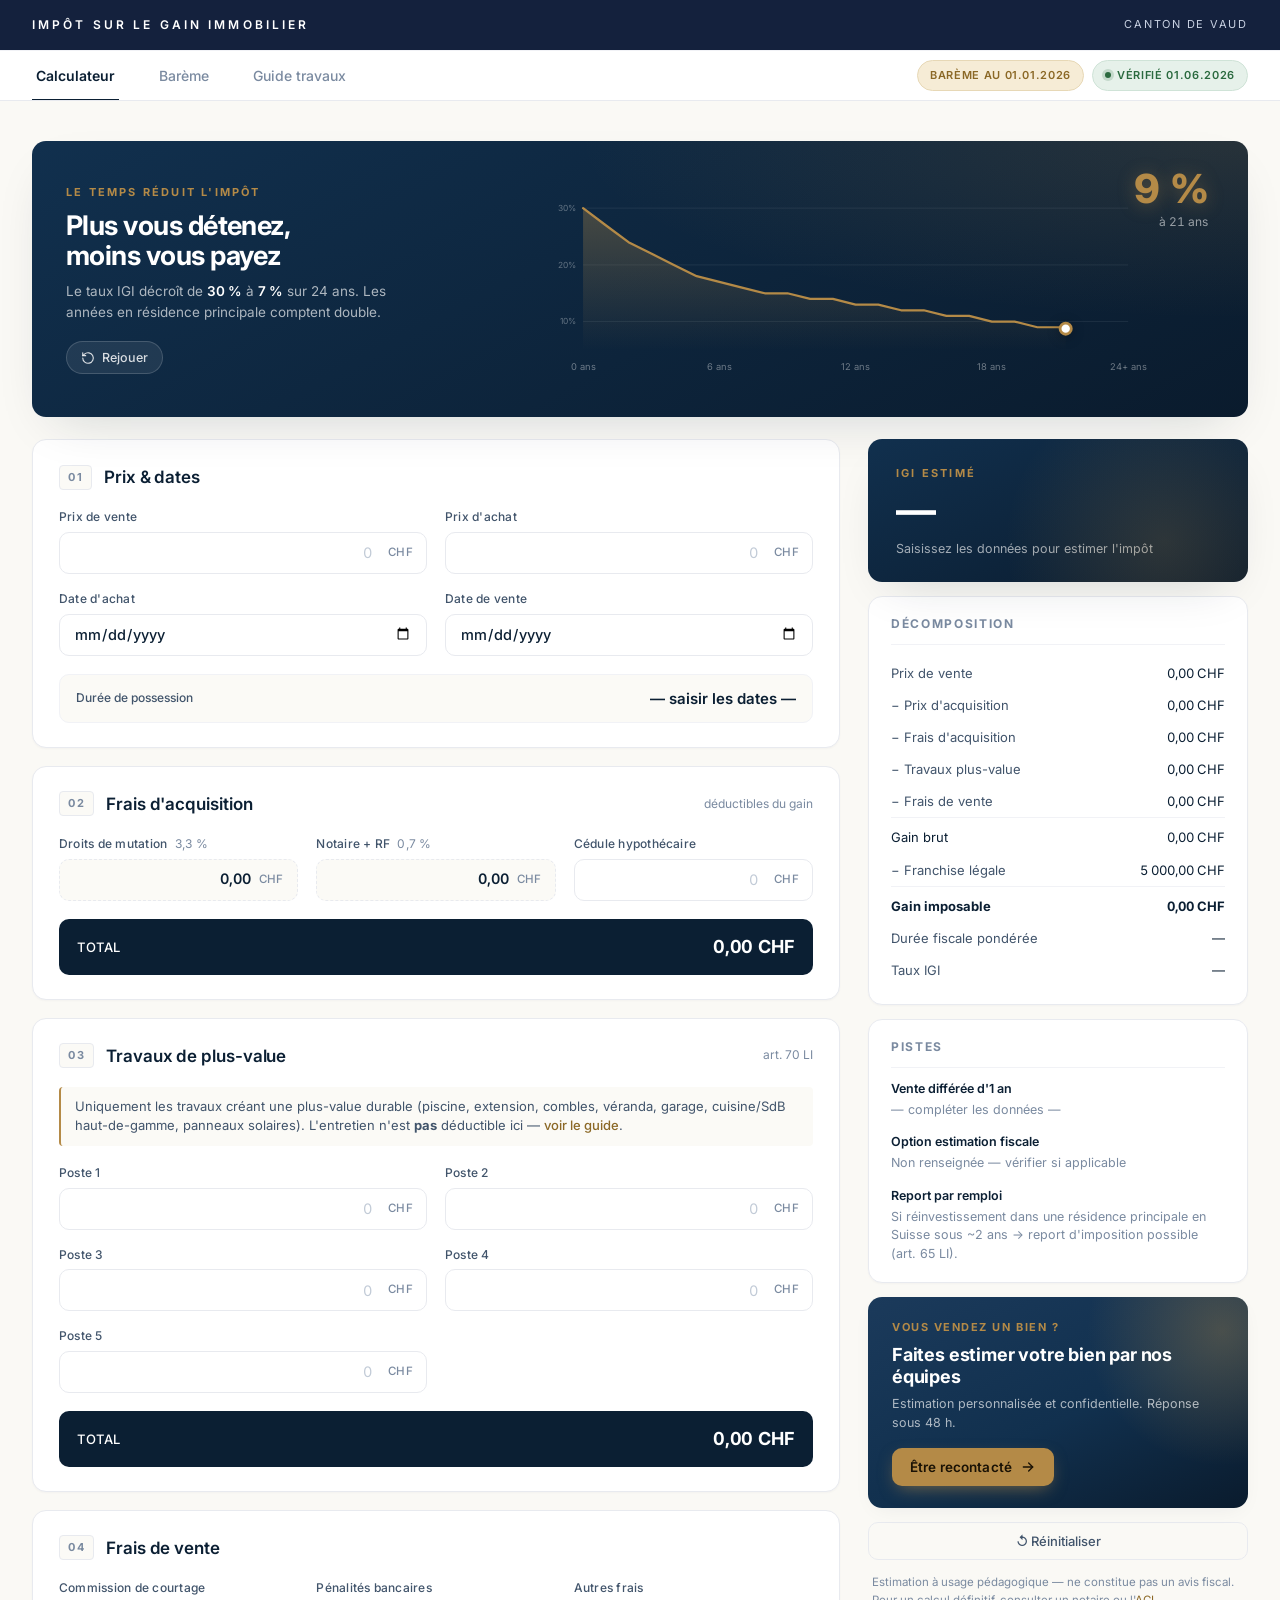
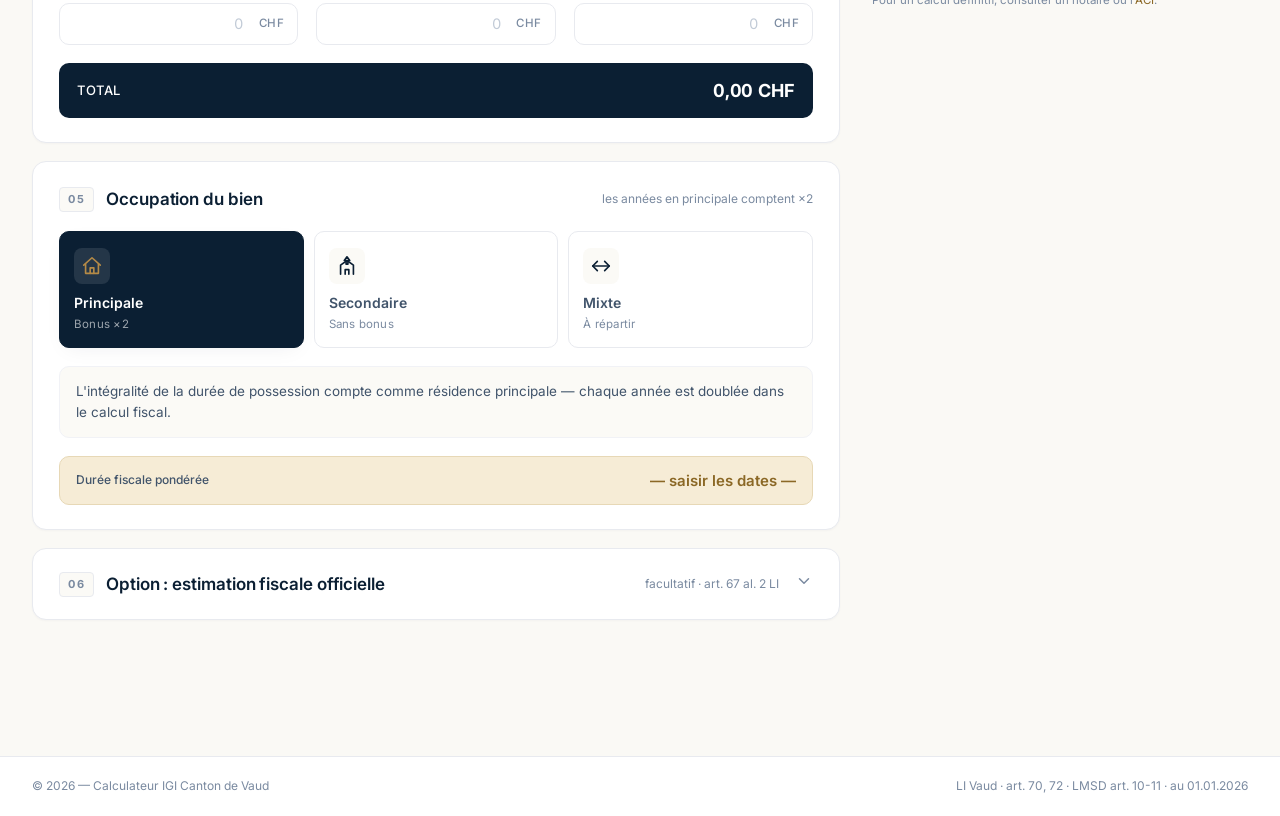
==== commit a8153145: "Add contact CTA + Web3Forms estimation request modal Fill the empty bottom-right space in the result" ====
--- a/index.html
+++ b/index.html
@@ -294,6 +294,20 @@
             </ul>
           </div>
 
+          <!-- CTA contact -->
+          <div class="cta-card">
+            <div class="cta-glow" aria-hidden="true"></div>
+            <div class="cta-body">
+              <div class="cta-kicker">Vous vendez un bien ?</div>
+              <h3 class="cta-title">Faites estimer votre bien par nos équipes</h3>
+              <p class="cta-sub">Estimation personnalisée et confidentielle. Réponse sous 48 h.</p>
+              <button class="cta-btn" type="button" id="ctaOpen">
+                Être recontacté
+                <svg viewBox="0 0 24 24" width="16" height="16" fill="none" stroke="currentColor" stroke-width="2" stroke-linecap="round" stroke-linejoin="round"><path d="M5 12h14"/><path d="M13 6l6 6-6 6"/></svg>
+              </button>
+            </div>
+          </div>
+
           <button class="reset-btn" type="button" id="resetBtn">↺ Réinitialiser</button>
 
           <p class="disclaimer">Estimation à usage pédagogique — ne constitue pas un avis fiscal. Pour un calcul définitif, consulter un notaire ou l'<a href="https://www.vd.ch" target="_blank" rel="noopener">ACI</a>.</p>
@@ -366,6 +380,53 @@
   </div>
 </footer>
 
+<!-- ====== MODALE CONTACT ====== -->
+<div class="modal-overlay" id="contactModal" hidden>
+  <div class="modal" role="dialog" aria-modal="true" aria-labelledby="modalTitle">
+    <button class="modal-close" id="modalClose" type="button" aria-label="Fermer">
+      <svg viewBox="0 0 24 24" width="20" height="20" fill="none" stroke="currentColor" stroke-width="2" stroke-linecap="round"><path d="M6 6l12 12M18 6L6 18"/></svg>
+    </button>
+
+    <div class="modal-head">
+      <div class="modal-kicker">Estimation de votre bien</div>
+      <h2 id="modalTitle" class="modal-title">Contactez nos équipes</h2>
+      <p class="modal-sub">Laissez vos coordonnées, nous vous recontactons sous 48 h pour une estimation personnalisée.</p>
+    </div>
+
+    <form id="contactForm" class="contact-form" novalidate>
+      <!-- Web3Forms -->
+      <input type="hidden" name="access_key" id="web3formsKey" value="" />
+      <input type="hidden" name="subject" value="Nouvelle demande d'estimation — Calculateur IGI Vaud" />
+      <input type="hidden" name="from_name" value="Calculateur IGI Vaud" />
+      <!-- anti-spam honeypot -->
+      <input type="checkbox" name="botcheck" class="hp" tabindex="-1" autocomplete="off" aria-hidden="true" />
+
+      <div class="cf-field">
+        <label for="cfName">Nom <span class="req">*</span></label>
+        <input id="cfName" name="name" type="text" autocomplete="name" required placeholder="Prénom et nom" />
+      </div>
+      <div class="cf-row">
+        <div class="cf-field">
+          <label for="cfEmail">E-mail <span class="req">*</span></label>
+          <input id="cfEmail" name="email" type="email" autocomplete="email" required placeholder="vous@exemple.ch" />
+        </div>
+        <div class="cf-field">
+          <label for="cfPhone">Téléphone</label>
+          <input id="cfPhone" name="phone" type="tel" autocomplete="tel" placeholder="+41 …" />
+        </div>
+      </div>
+      <div class="cf-field">
+        <label for="cfBien">Bien à estimer</label>
+        <textarea id="cfBien" name="bien" rows="3" placeholder="Type de bien, commune, surface, particularités…"></textarea>
+      </div>
+
+      <button type="submit" class="cf-submit" id="cfSubmit">Envoyer ma demande</button>
+      <div class="cf-status" id="cfStatus" role="status" aria-live="polite"></div>
+      <p class="cf-privacy">Vos données ne servent qu'à vous recontacter. Aucune transmission à des tiers.</p>
+    </form>
+  </div>
+</div>
+
 <script src="app.js"></script>
 </body>
 </html>
--- a/styles.css
+++ b/styles.css
@@ -1069,6 +1069,210 @@
   margin-top: 24px;
 }
 
+/* ---------- CTA contact ---------- */
+.cta-card {
+  position: relative;
+  overflow: hidden;
+  border-radius: var(--r-lg);
+  padding: 22px 24px;
+  background: linear-gradient(155deg, #1b3a5b 0%, #11304e 55%, #0a1b2d 100%);
+  color: #fff;
+  box-shadow: var(--shadow-2);
+}
+.cta-glow {
+  position: absolute;
+  top: -50%; right: -30%;
+  width: 280px; height: 280px;
+  background: radial-gradient(circle, rgba(180,138,71,.34) 0%, transparent 68%);
+  pointer-events: none;
+}
+.cta-body { position: relative; }
+.cta-kicker {
+  font-size: 11px;
+  letter-spacing: .14em;
+  text-transform: uppercase;
+  font-weight: 700;
+  color: var(--accent);
+  margin-bottom: 8px;
+}
+.cta-title {
+  margin: 0 0 6px;
+  font-size: 18px;
+  font-weight: 700;
+  line-height: 1.25;
+  letter-spacing: -.01em;
+  color: #fff;
+}
+.cta-sub {
+  margin: 0 0 16px;
+  font-size: 12.5px;
+  line-height: 1.5;
+  color: rgba(255,255,255,.66);
+}
+.cta-btn {
+  display: inline-flex;
+  align-items: center;
+  gap: 8px;
+  background: var(--accent);
+  color: #1a1205;
+  border: 0;
+  border-radius: var(--r);
+  padding: 11px 18px;
+  font-size: 13.5px;
+  font-weight: 600;
+  letter-spacing: .01em;
+  transition: transform .15s, box-shadow .2s, background .2s;
+  box-shadow: 0 6px 18px -6px rgba(180,138,71,.7);
+}
+.cta-btn svg { transition: transform .2s; }
+.cta-btn:hover {
+  background: #c79a52;
+  transform: translateY(-1px);
+  box-shadow: 0 10px 24px -8px rgba(180,138,71,.85);
+}
+.cta-btn:hover svg { transform: translateX(3px); }
+
+/* ---------- modale contact ---------- */
+.modal-overlay {
+  position: fixed;
+  inset: 0;
+  z-index: 100;
+  display: flex;
+  align-items: center;
+  justify-content: center;
+  padding: 24px;
+  background: rgba(8, 18, 30, .55);
+  backdrop-filter: blur(4px);
+  -webkit-backdrop-filter: blur(4px);
+  animation: overlayIn .2s ease;
+}
+.modal-overlay[hidden] { display: none; }
+@keyframes overlayIn { from { opacity: 0; } to { opacity: 1; } }
+
+.modal {
+  position: relative;
+  width: 100%;
+  max-width: 460px;
+  max-height: calc(100vh - 48px);
+  overflow-y: auto;
+  background: #fff;
+  border-radius: var(--r-lg);
+  padding: 30px 30px 26px;
+  box-shadow: var(--shadow-3);
+  animation: modalIn .28s cubic-bezier(.2,.7,.2,1);
+}
+@keyframes modalIn {
+  from { opacity: 0; transform: translateY(14px) scale(.98); }
+  to   { opacity: 1; transform: none; }
+}
+.modal-close {
+  position: absolute;
+  top: 14px; right: 14px;
+  width: 34px; height: 34px;
+  display: grid; place-items: center;
+  background: var(--bg-elev);
+  border: 1px solid var(--line);
+  border-radius: 8px;
+  color: var(--ink-soft);
+  transition: background .2s, color .2s;
+}
+.modal-close:hover { background: var(--ink); color: #fff; border-color: var(--ink); }
+
+.modal-head { margin-bottom: 20px; padding-right: 30px; }
+.modal-kicker {
+  font-size: 11px;
+  letter-spacing: .14em;
+  text-transform: uppercase;
+  font-weight: 700;
+  color: var(--accent-dk);
+  margin-bottom: 8px;
+}
+.modal-title {
+  margin: 0 0 6px;
+  font-family: var(--sans);
+  font-size: 24px;
+  font-weight: 700;
+  letter-spacing: -.02em;
+  color: var(--ink);
+}
+.modal-sub {
+  margin: 0;
+  font-size: 13.5px;
+  line-height: 1.5;
+  color: var(--ink-soft);
+}
+
+.contact-form { display: flex; flex-direction: column; gap: 14px; }
+.hp { position: absolute !important; left: -9999px; opacity: 0; height: 0; width: 0; }
+.cf-row { display: grid; grid-template-columns: 1fr 1fr; gap: 14px; }
+@media (max-width: 480px) { .cf-row { grid-template-columns: 1fr; } }
+.cf-field { display: flex; flex-direction: column; gap: 5px; }
+.cf-field label {
+  font-size: 12px;
+  font-weight: 500;
+  color: var(--ink-soft);
+}
+.cf-field .req { color: var(--accent-dk); }
+.contact-form input,
+.contact-form textarea {
+  width: 100%;
+  border: 1px solid var(--line);
+  border-radius: var(--r);
+  padding: 11px 14px;
+  font-family: var(--sans);
+  font-size: 14.5px;
+  color: var(--ink);
+  background: #fff;
+  transition: border-color .2s, box-shadow .2s;
+}
+.contact-form textarea { resize: vertical; min-height: 76px; }
+.contact-form input:focus,
+.contact-form textarea:focus {
+  outline: none;
+  border-color: var(--blue);
+  box-shadow: 0 0 0 4px rgba(31,79,138,.10);
+}
+.contact-form input:invalid:not(:placeholder-shown) { border-color: var(--red); }
+
+.cf-submit {
+  margin-top: 4px;
+  background: var(--ink);
+  color: #fff;
+  border: 0;
+  border-radius: var(--r);
+  padding: 13px 18px;
+  font-size: 14.5px;
+  font-weight: 600;
+  transition: background .2s, transform .15s;
+}
+.cf-submit:hover { background: #16334f; transform: translateY(-1px); }
+.cf-submit:disabled { opacity: .6; cursor: progress; transform: none; }
+
+.cf-status {
+  font-size: 13px;
+  line-height: 1.45;
+  padding: 0;
+  display: none;
+}
+.cf-status.show { display: block; padding: 11px 14px; border-radius: var(--r); }
+.cf-status.ok {
+  background: var(--green-soft);
+  color: var(--green);
+  border: 1px solid #cfe3d7;
+}
+.cf-status.err {
+  background: var(--red-soft);
+  color: var(--red);
+  border: 1px solid #eccfc8;
+}
+.cf-privacy {
+  margin: 0;
+  font-size: 11px;
+  color: var(--muted);
+  text-align: center;
+  line-height: 1.4;
+}
+
 /* ---------- footer ---------- */
 .site-footer {
   border-top: 1px solid var(--line);
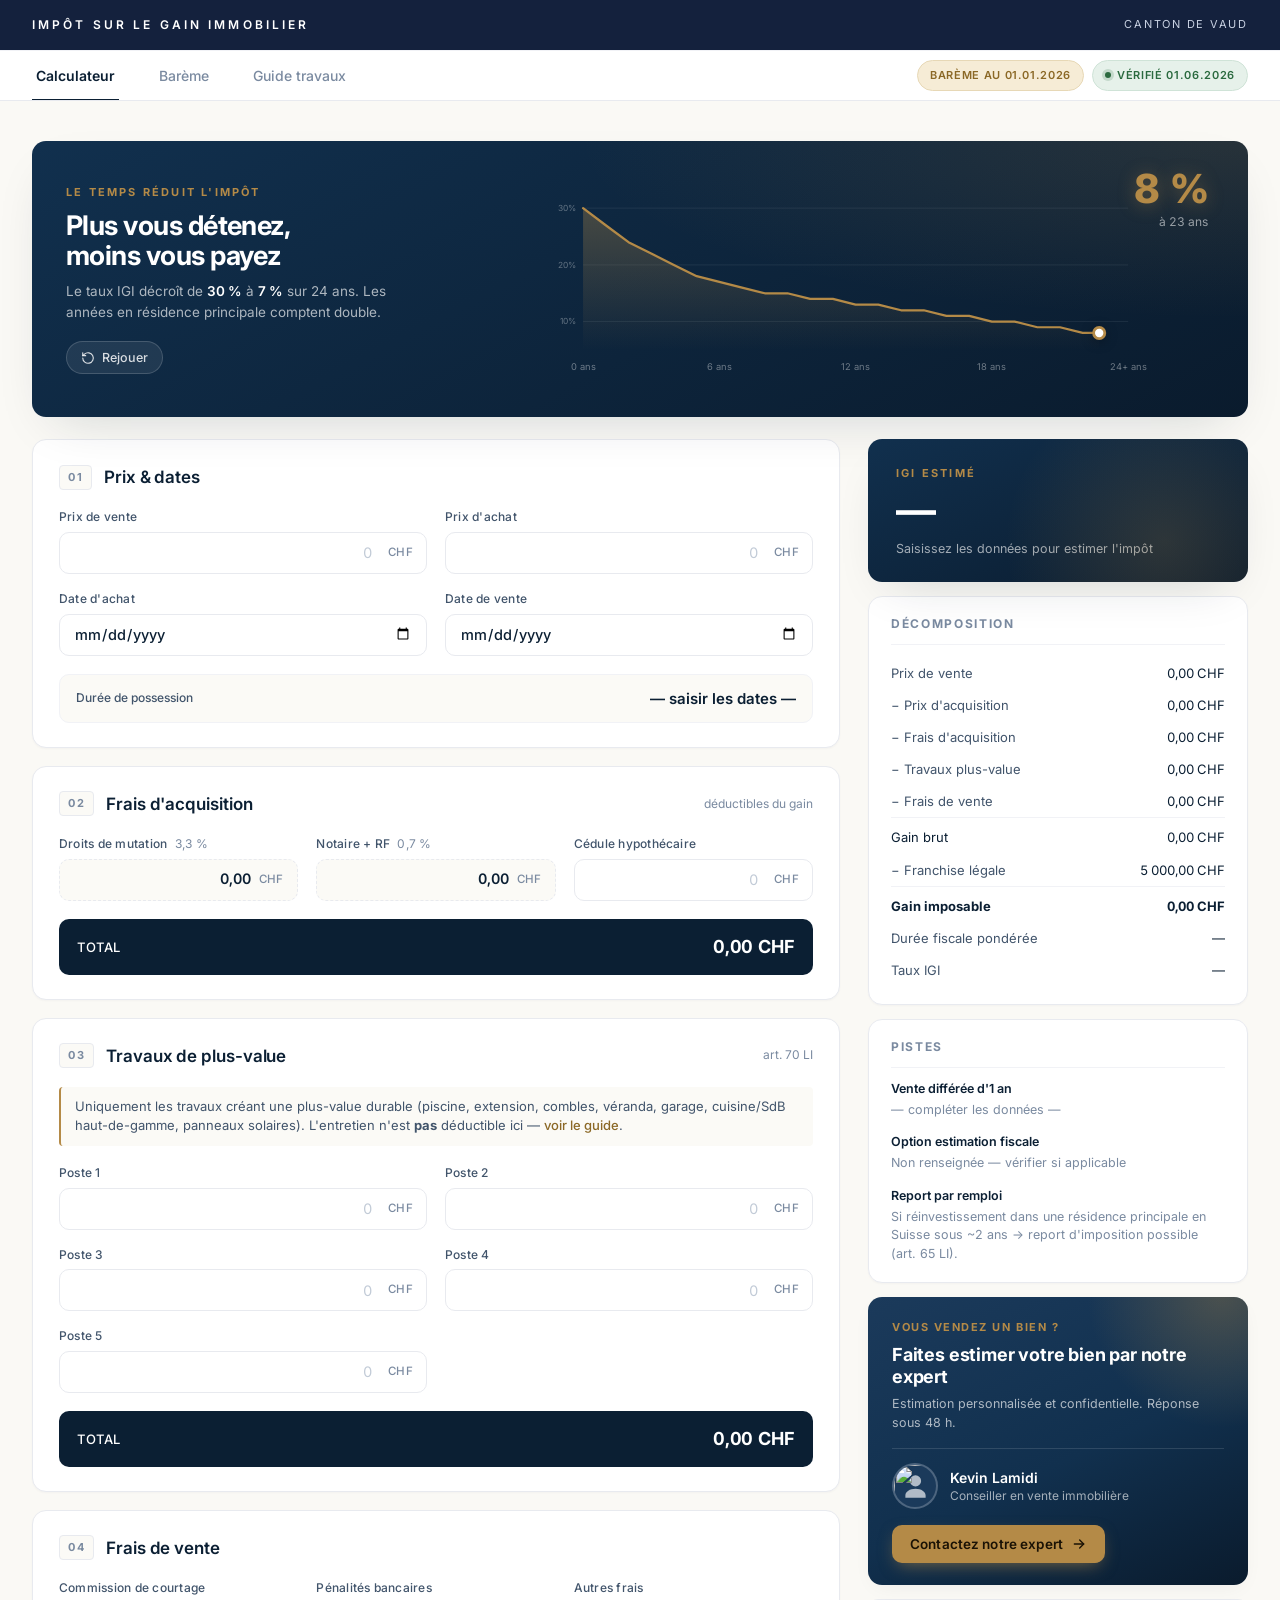
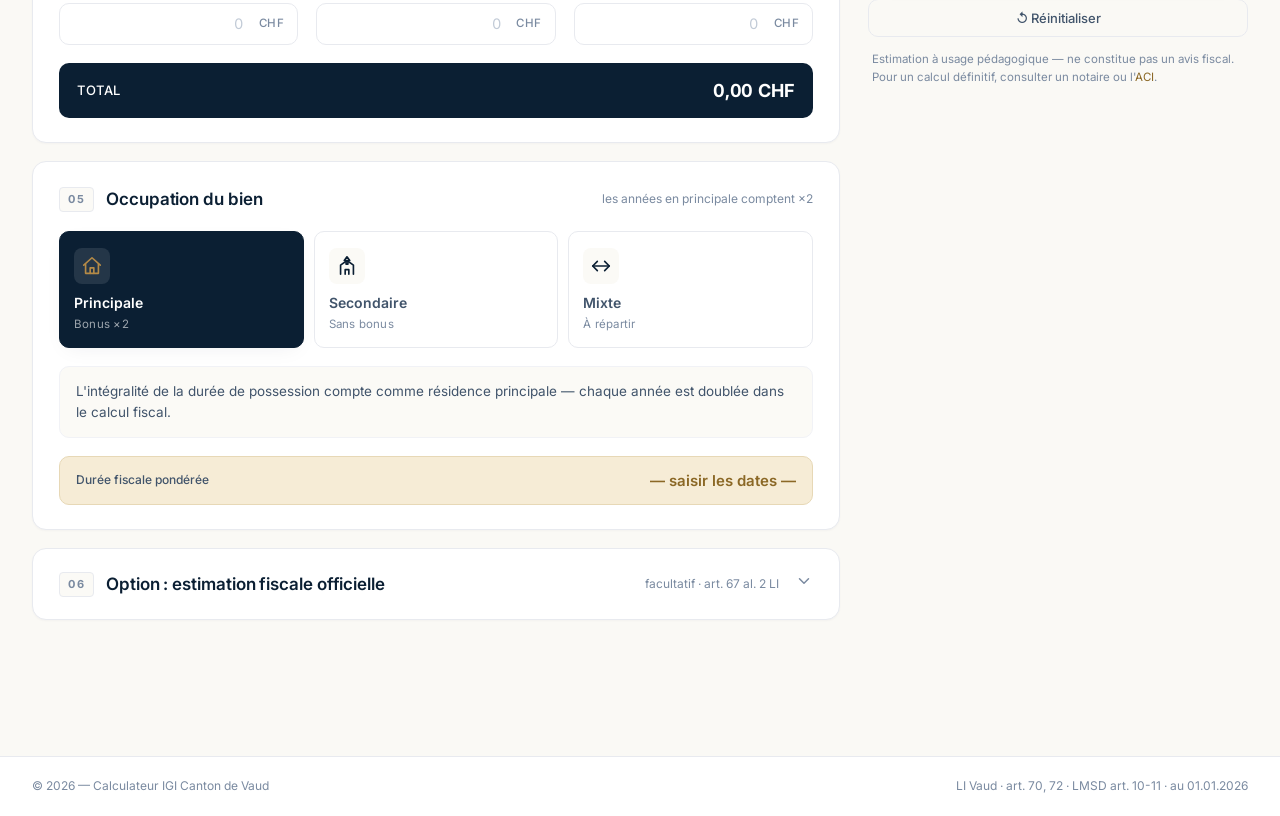
==== commit f099f7b2: "Trust block: named expert + photo slot, "notre expert" copy Replace anonymous "nos équipes" with a n" ====
--- a/index.html
+++ b/index.html
@@ -299,10 +299,19 @@
             <div class="cta-glow" aria-hidden="true"></div>
             <div class="cta-body">
               <div class="cta-kicker">Vous vendez un bien ?</div>
-              <h3 class="cta-title">Faites estimer votre bien par nos équipes</h3>
+              <h3 class="cta-title">Faites estimer votre bien par notre expert</h3>
               <p class="cta-sub">Estimation personnalisée et confidentielle. Réponse sous 48 h.</p>
+
+              <div class="expert-mini">
+                <img class="expert-photo" id="expertPhotoCta" src="assets/expert.jpg" alt="" onerror="this.classList.add('is-fallback');this.removeAttribute('src')" />
+                <div class="expert-id">
+                  <span class="expert-name" data-expert-name>Kevin Lamidi</span>
+                  <span class="expert-role" data-expert-role>Conseiller en vente immobilière</span>
+                </div>
+              </div>
+
               <button class="cta-btn" type="button" id="ctaOpen">
-                Être recontacté
+                Contactez notre expert
                 <svg viewBox="0 0 24 24" width="16" height="16" fill="none" stroke="currentColor" stroke-width="2" stroke-linecap="round" stroke-linejoin="round"><path d="M5 12h14"/><path d="M13 6l6 6-6 6"/></svg>
               </button>
             </div>
@@ -388,9 +397,16 @@
     </button>
 
     <div class="modal-head">
-      <div class="modal-kicker">Estimation de votre bien</div>
-      <h2 id="modalTitle" class="modal-title">Contactez nos équipes</h2>
-      <p class="modal-sub">Laissez vos coordonnées, nous vous recontactons sous 48 h pour une estimation personnalisée.</p>
+      <div class="modal-expert">
+        <img class="expert-photo lg" id="expertPhotoModal" src="assets/expert.jpg" alt="" onerror="this.classList.add('is-fallback');this.removeAttribute('src')" />
+        <div class="expert-id">
+          <div class="modal-kicker">Votre interlocuteur</div>
+          <span class="expert-name" data-expert-name>Kevin Lamidi</span>
+          <span class="expert-role" data-expert-role>Conseiller en vente immobilière</span>
+        </div>
+      </div>
+      <h2 id="modalTitle" class="modal-title">Contactez notre expert</h2>
+      <p class="modal-sub">Laissez vos coordonnées, je vous recontacte sous 48 h pour une estimation personnalisée et confidentielle.</p>
     </div>
 
     <form id="contactForm" class="contact-form" novalidate>
--- a/styles.css
+++ b/styles.css
@@ -1132,6 +1132,46 @@
 }
 .cta-btn:hover svg { transform: translateX(3px); }
 
+/* ---------- profil expert (confiance) ---------- */
+.expert-mini {
+  display: flex;
+  align-items: center;
+  gap: 12px;
+  margin: 0 0 16px;
+  padding-top: 14px;
+  border-top: 1px solid rgba(255,255,255,.12);
+}
+.expert-photo {
+  width: 46px; height: 46px;
+  border-radius: 50%;
+  object-fit: cover;
+  border: 2px solid rgba(255,255,255,.22);
+  background: #1b3a5b;
+  flex-shrink: 0;
+}
+.expert-photo.lg { width: 58px; height: 58px; border-color: var(--line); }
+.expert-photo.is-fallback {
+  background: #1b3a5b url("data:image/svg+xml,%3Csvg xmlns='http://www.w3.org/2000/svg' viewBox='0 0 24 24' fill='%23ffffff' fill-opacity='0.66'%3E%3Cpath d='M12 12a5 5 0 1 0 0-10 5 5 0 0 0 0 10zm0 2c-5 0-9 2.5-9 6v2h18v-2c0-3.5-4-6-9-6z'/%3E%3C/svg%3E") center/64% no-repeat;
+}
+.modal-expert .expert-photo.is-fallback { background-color: var(--ink); }
+.expert-id { display: flex; flex-direction: column; min-width: 0; }
+.expert-name { font-weight: 600; font-size: 14px; line-height: 1.3; }
+.expert-role { font-size: 12px; line-height: 1.3; }
+.cta-card .expert-name { color: #fff; }
+.cta-card .expert-role { color: rgba(255,255,255,.62); }
+
+.modal-expert {
+  display: flex;
+  align-items: center;
+  gap: 14px;
+  margin-bottom: 16px;
+  padding-bottom: 16px;
+  border-bottom: 1px solid var(--line-soft);
+}
+.modal-expert .expert-name { color: var(--ink); font-size: 15px; }
+.modal-expert .expert-role { color: var(--muted); }
+.modal-expert .modal-kicker { margin-bottom: 3px; }
+
 /* ---------- modale contact ---------- */
 .modal-overlay {
   position: fixed;
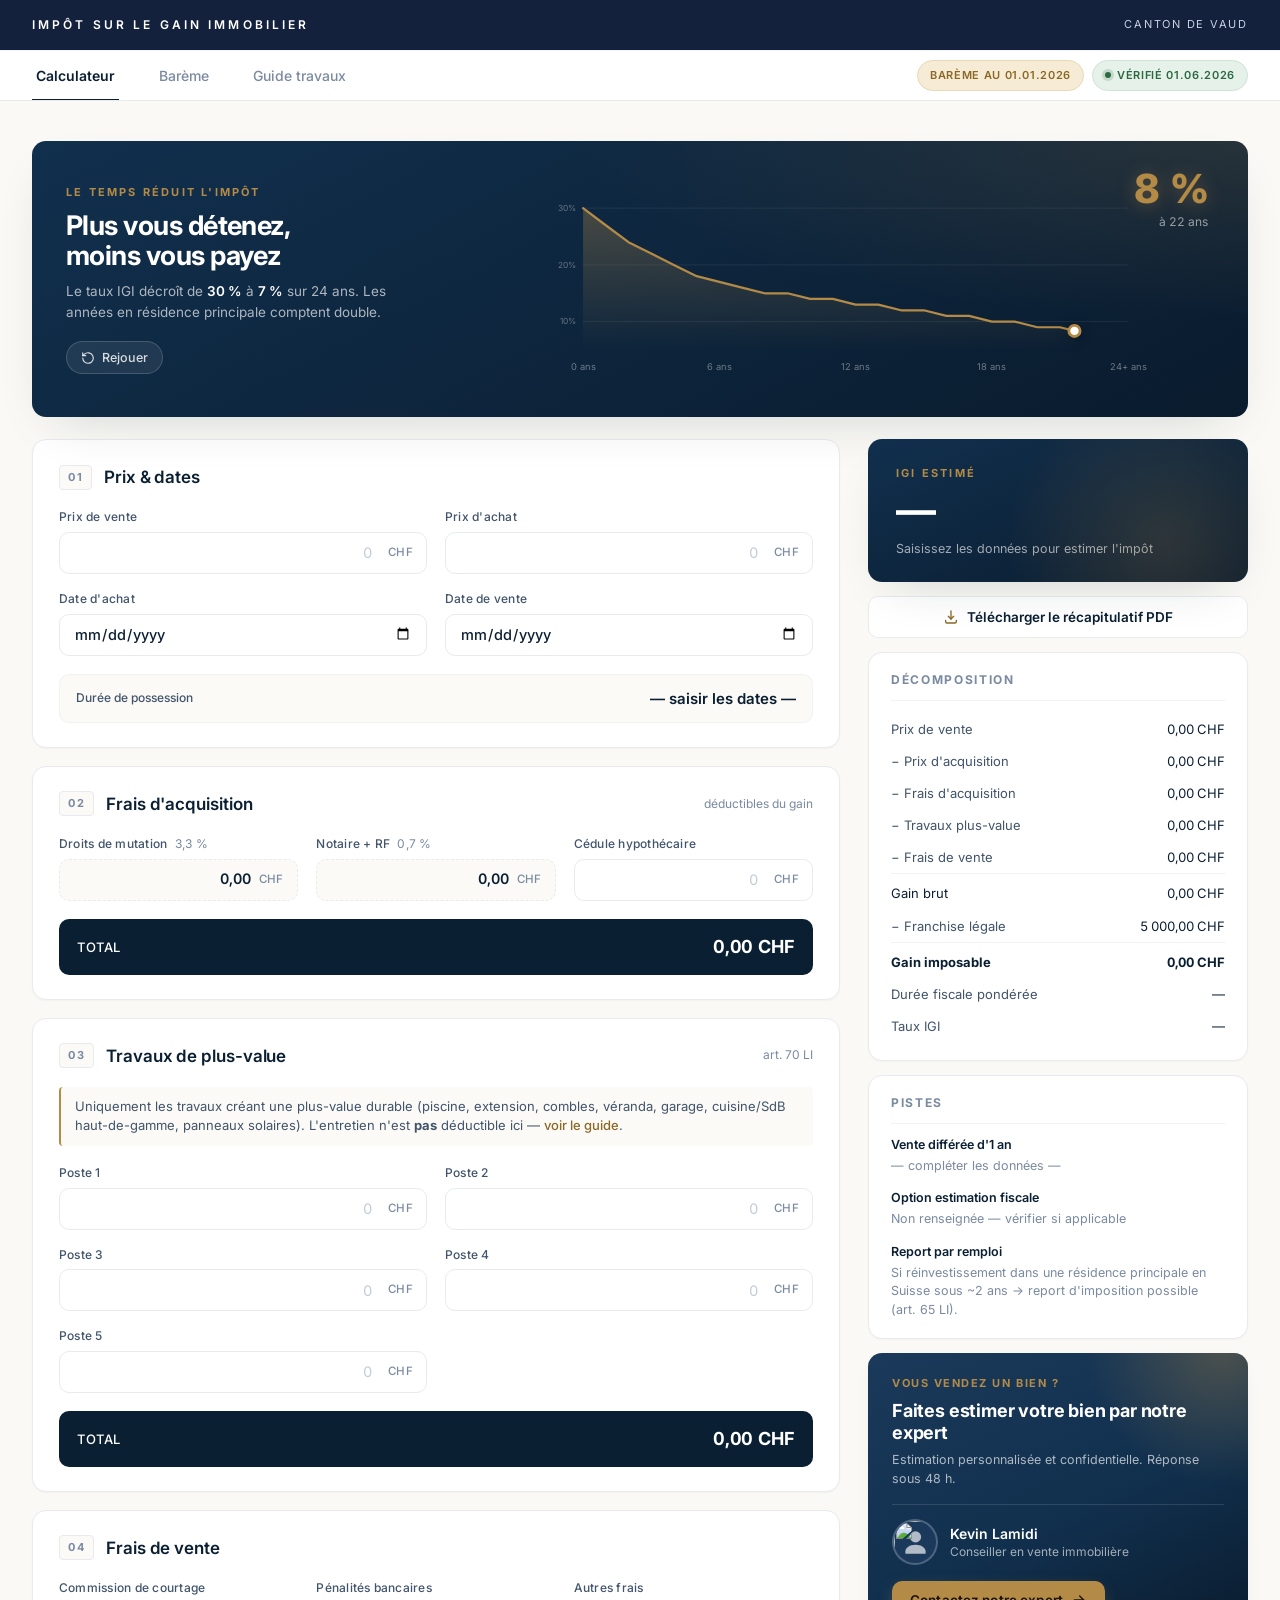
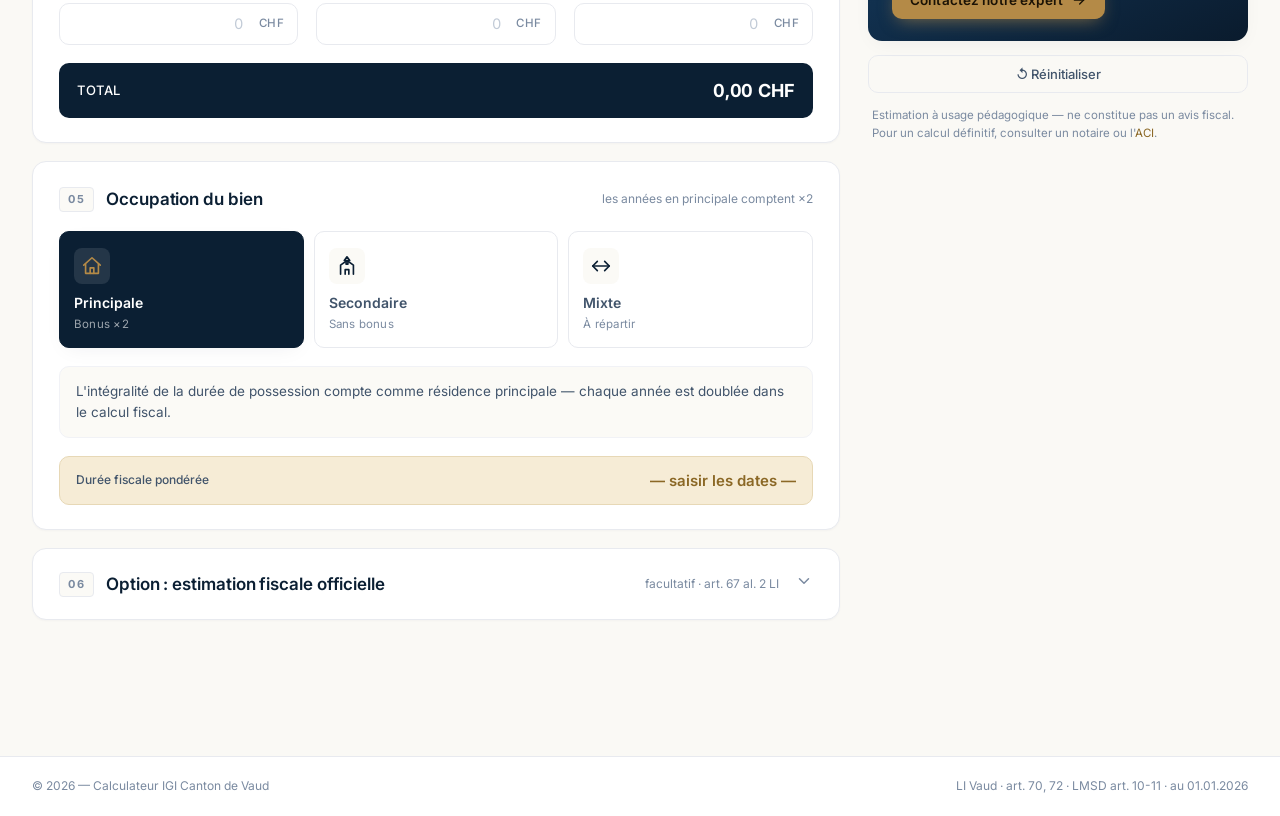
==== commit edbe66c1: "Part 4: downloadable PDF recap of the IGI estimation Add a "Télécharger le récapitulatif PDF" CTA in" ====
--- a/index.html
+++ b/index.html
@@ -267,6 +267,11 @@
             <div class="result-foot" data-out="igiSub">Saisissez les données pour estimer l'impôt</div>
           </div>
 
+          <button class="pdf-btn" type="button" id="pdfBtn">
+            <svg viewBox="0 0 24 24" width="16" height="16" fill="none" stroke="currentColor" stroke-width="2" stroke-linecap="round" stroke-linejoin="round"><path d="M12 3v12"/><path d="M8 11l4 4 4-4"/><path d="M4 17v2a2 2 0 0 0 2 2h12a2 2 0 0 0 2-2v-2"/></svg>
+            Télécharger le récapitulatif PDF
+          </button>
+
           <div class="result-card">
             <h3 class="result-title">Décomposition</h3>
             <table class="kv">
@@ -443,6 +448,9 @@
   </div>
 </div>
 
+<!-- Récapitulatif PDF (caché à l'écran, visible à l'impression) -->
+<div class="pdf-report" id="pdfReport" aria-hidden="true"></div>
+
 <script src="app.js"></script>
 </body>
 </html>
--- a/styles.css
+++ b/styles.css
@@ -1351,10 +1351,63 @@
   .filter-chips { align-self: stretch; justify-content: center; }
 }
 
+/* ---------- bouton PDF ---------- */
+.pdf-btn {
+  display: flex;
+  align-items: center;
+  justify-content: center;
+  gap: 8px;
+  width: 100%;
+  background: #fff;
+  border: 1px solid var(--line);
+  border-radius: var(--r);
+  padding: 12px 16px;
+  font-size: 13.5px;
+  font-weight: 600;
+  color: var(--ink);
+  transition: border-color .2s, background .2s, transform .15s;
+}
+.pdf-btn:hover { border-color: var(--ink); background: var(--bg-elev); transform: translateY(-1px); }
+.pdf-btn svg { color: var(--accent-dk); flex-shrink: 0; }
+
+/* ---------- récapitulatif PDF (impression) ---------- */
+.pdf-report { display: none; }
+.pdfr { font-family: var(--sans); color: #16202c; font-size: 11pt; line-height: 1.5; }
+.pdfr-head {
+  display: flex; justify-content: space-between; align-items: flex-start;
+  border-bottom: 2px solid #14213d; padding-bottom: 12px; margin-bottom: 16px;
+}
+.pdfr-brand { display: flex; gap: 12px; align-items: center; }
+.pdfr-logo {
+  width: 42px; height: 42px; border-radius: 6px; background: #14213d; color: #fff;
+  display: flex; align-items: center; justify-content: center;
+  font-weight: 700; font-size: 13px; letter-spacing: .04em;
+}
+.pdfr-title { font-size: 15pt; font-weight: 700; color: #14213d; line-height: 1.15; }
+.pdfr-sub { font-size: 8.5pt; color: #6a7686; letter-spacing: .06em; text-transform: uppercase; margin-top: 2px; }
+.pdfr-meta { text-align: right; font-size: 9pt; color: #6a7686; }
+.pdfr-expert { font-weight: 700; color: #16202c; margin-top: 4px; }
+.pdfr h2 { font-size: 12pt; color: #14213d; margin: 18px 0 8px; }
+.pdfr-table { width: 100%; border-collapse: collapse; font-size: 10.5pt; }
+.pdfr-table td { padding: 5px 0; border-bottom: 1px solid #eceef2; }
+.pdfr-table td.num { text-align: right; font-variant-numeric: tabular-nums; white-space: nowrap; }
+.pdfr-table tr.total td { border-top: 1.5px solid #14213d; border-bottom: none; font-weight: 700; padding-top: 7px; }
+.pdfr-table tr.result td { border-top: 2px solid #b08d57; font-size: 12.5pt; font-weight: 700; color: #14213d; padding-top: 8px; }
+.pdfr-empty { color: #6a7686; font-style: italic; }
+.pdfr-edu ul { margin: 0; padding-left: 18px; }
+.pdfr-edu li { margin-bottom: 6px; }
+.pdfr-foot { margin-top: 22px; }
+.pdfr-cta {
+  background: #f6ecd6; border-left: 3px solid #b08d57; color: #14213d;
+  padding: 10px 14px; font-weight: 600; border-radius: 3px; margin-bottom: 10px;
+}
+.pdfr-contact { font-size: 10pt; color: #16202c; margin-bottom: 8px; font-weight: 500; }
+.pdfr-disclaimer { font-size: 8pt; color: #9099a6; line-height: 1.45; }
+
 /* ---------- print ---------- */
 @media print {
-  .site-header, .reset-btn, .site-footer { display: none; }
-  .panel { display: block !important; }
-  .layout { grid-template-columns: 1fr; }
-  .card, .result-card, .result-hero { box-shadow: none; break-inside: avoid; }
-}
+  body > *:not(#pdfReport) { display: none !important; }
+  #pdfReport { display: block !important; }
+  html, body { background: #fff; }
+  @page { margin: 15mm; }
+}
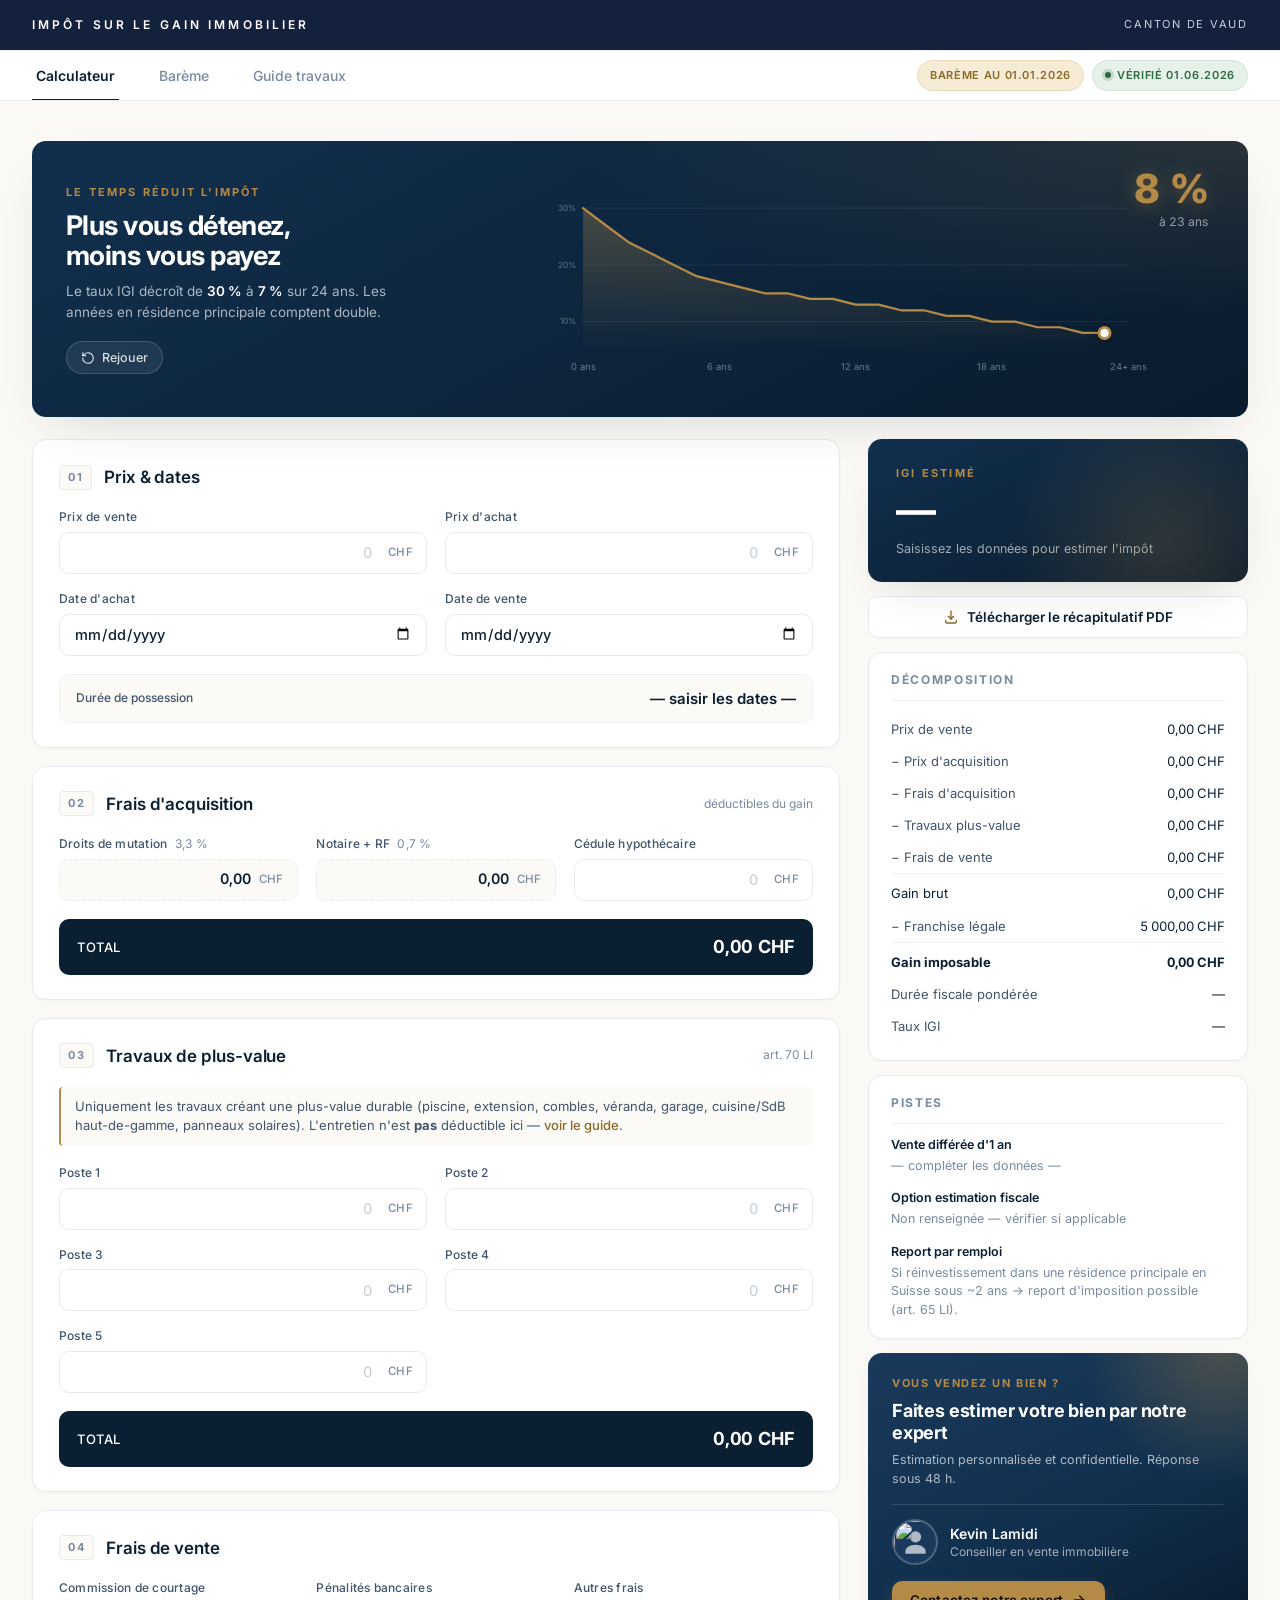
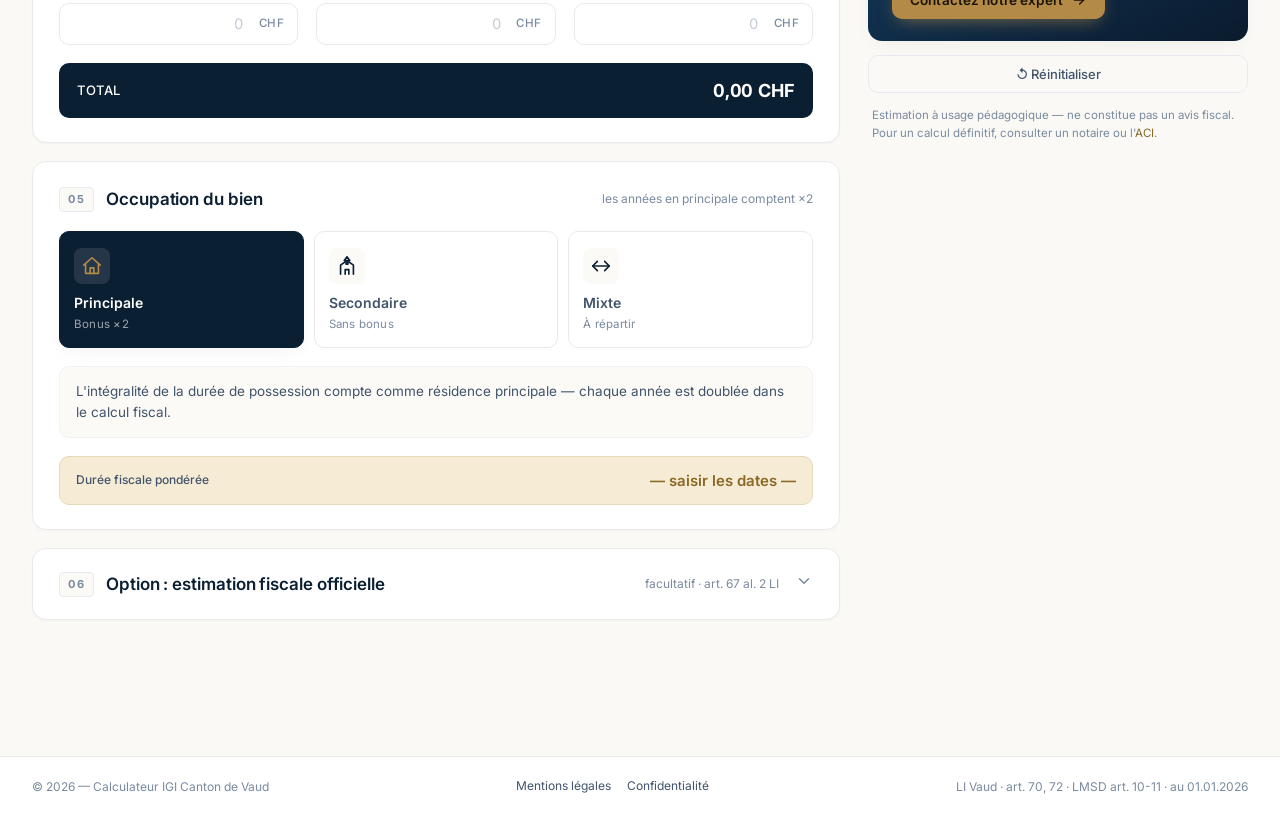
==== commit 52d0381a: "Part 5: nLPD legal pages (privacy policy + imprint) Add confidentialite.html (nLPD-compliant privacy" ====
--- a/index.html
+++ b/index.html
@@ -390,6 +390,10 @@
 <footer class="site-footer">
   <div class="wrap footer-wrap">
     <div>© 2026 — Calculateur IGI Canton de Vaud</div>
+    <nav class="footer-links">
+      <a href="mentions-legales.html">Mentions légales</a>
+      <a href="confidentialite.html">Confidentialité</a>
+    </nav>
     <div class="footer-meta">LI Vaud · art. 70, 72 · LMSD art. 10-11 · au 01.01.2026</div>
   </div>
 </footer>
--- a/styles.css
+++ b/styles.css
@@ -1313,6 +1313,51 @@
   line-height: 1.4;
 }
 
+/* ---------- pages légales ---------- */
+.legal-wrap {
+  max-width: 760px;
+  padding-top: 36px;
+  padding-bottom: 72px;
+}
+.legal-back {
+  display: inline-block;
+  font-size: 13px;
+  color: var(--muted);
+  margin-bottom: 24px;
+}
+.legal-back:hover { color: var(--ink); border-bottom-color: transparent; }
+.legal-h1 {
+  font-size: 30px;
+  font-weight: 700;
+  letter-spacing: -.02em;
+  margin: 0 0 12px;
+  color: var(--ink);
+}
+.legal-lead { font-size: 15px; color: var(--ink-soft); margin: 0 0 8px; line-height: 1.6; }
+.legal-updated { font-size: 13px; color: var(--muted); margin: 0 0 28px; }
+.legal-sec { margin-bottom: 26px; }
+.legal-sec h2 {
+  font-size: 16px;
+  font-weight: 700;
+  color: var(--ink);
+  margin: 0 0 8px;
+}
+.legal-sec p, .legal-sec li { font-size: 14px; color: var(--ink-soft); line-height: 1.65; }
+.legal-sec ul { margin: 8px 0; padding-left: 20px; }
+.legal-sec li { margin-bottom: 4px; }
+.legal-sec strong { color: var(--ink); }
+.legal-foot {
+  margin-top: 36px;
+  padding-top: 20px;
+  border-top: 1px solid var(--line);
+  font-size: 13.5px;
+  color: var(--muted);
+}
+
+.footer-links { display: flex; gap: 16px; }
+.footer-links a { color: var(--ink-soft); font-size: 12px; }
+.footer-links a:hover { color: var(--ink); }
+
 /* ---------- footer ---------- */
 .site-footer {
   border-top: 1px solid var(--line);
